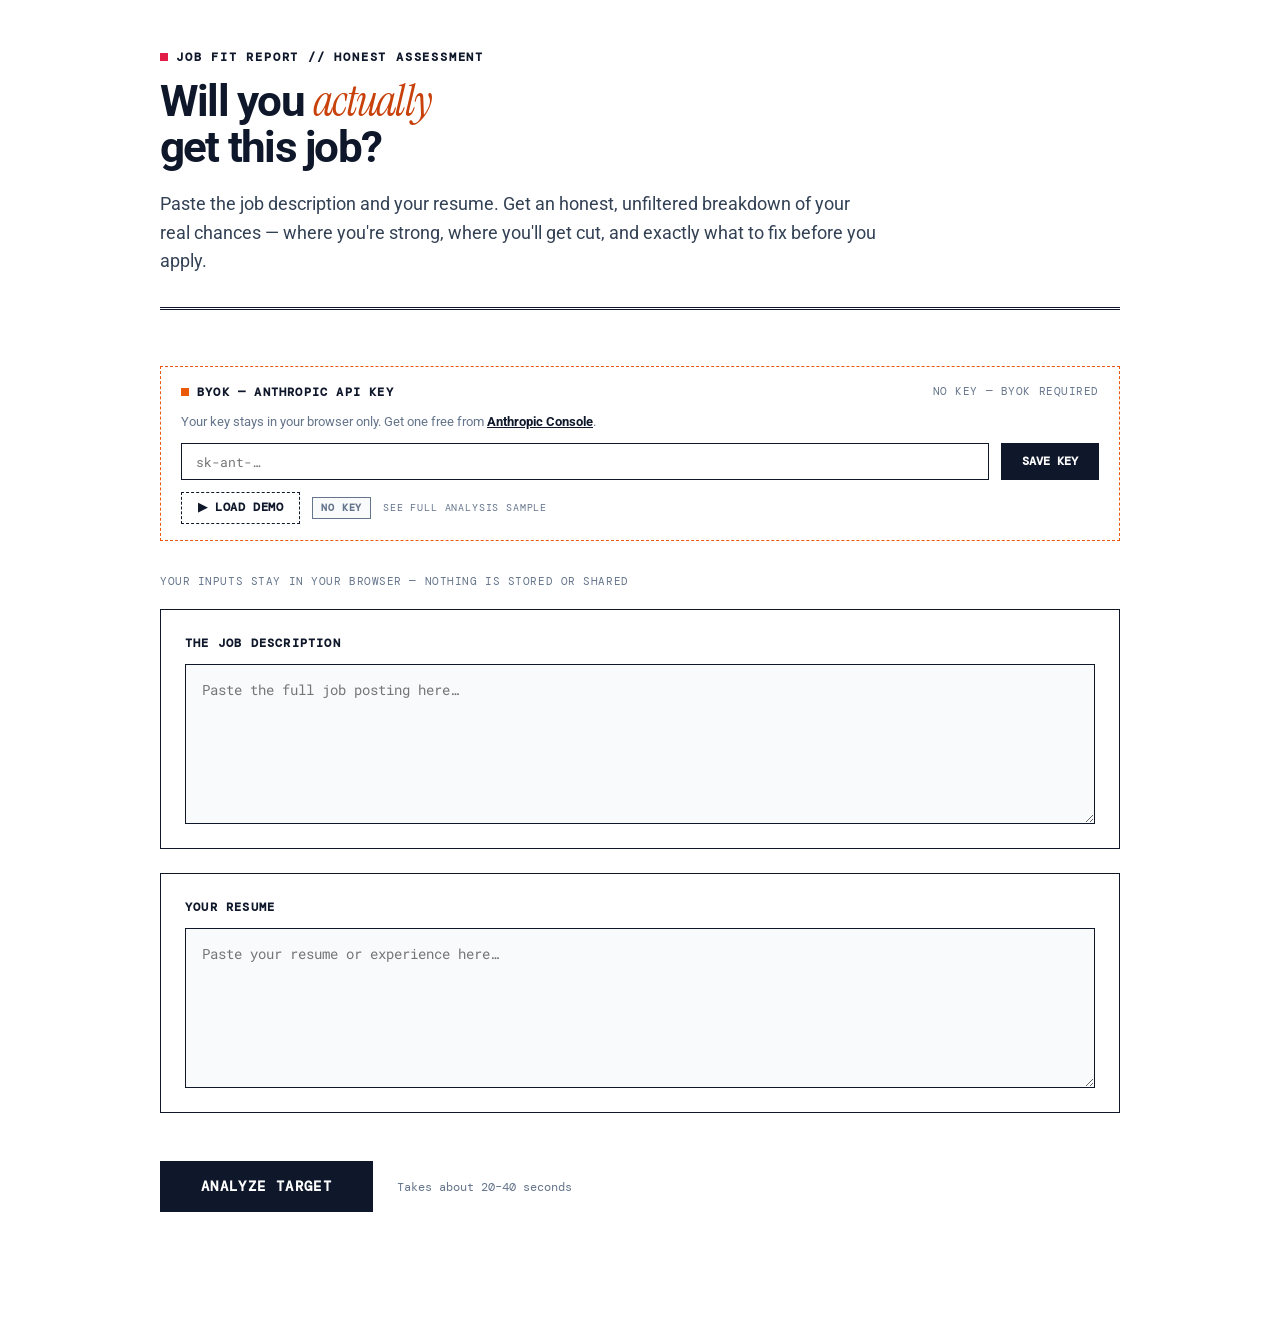
==== index.html @ 41398547 "Add files via upload" ====
<!DOCTYPE html>
<html lang="en">
<head>
<meta charset="UTF-8">
<meta name="viewport" content="width=device-width, initial-scale=1.0">
<title>Adversarial Brief — Will You Actually Get This Job?</title>
<link rel="preconnect" href="https://fonts.googleapis.com">
<link href="https://fonts.googleapis.com/css2?family=DM+Mono:wght@400;500;700&family=Instrument+Serif:ital@0;1&family=Roboto+Mono:wght@300;400;500;700&family=Roboto:wght@300;400;500;700&display=swap" rel="stylesheet">
<link rel="stylesheet" href="styles.css">
</head>
<body>

<div class="container">
  <div class="header">
    <p class="header-eyebrow">Job Fit Report // Honest Assessment</p>
    <h1>Will you <em>actually</em><br>get this job?</h1>
    <p class="header-sub">Paste the job description and your resume. Get an honest, unfiltered breakdown of your real chances — where you're strong, where you'll get cut, and exactly what to fix before you apply.</p>
  </div>

  <!-- STAGE 1: RAW INGEST -->
  <div id="stage-input">
    <!-- ACCESS KEY TERMINAL GATE -->
    <div class="access-gate" id="accessGate">
      <div class="access-gate-header">
        <span class="access-gate-title">
          <span class="access-status-indicator" id="accessIndicator"></span>
          BYOK — Anthropic API Key
        </span>
        <span class="trust-note" style="margin:0" id="accessStatusLabel">NO KEY — BYOK REQUIRED</span>
      </div>
      <p class="access-gate-desc">Your key stays in your browser only. Get one free from <a href="https://console.anthropic.com/" target="_blank" rel="noopener noreferrer">Anthropic Console</a>.</p>
      <div class="access-input-wrap">
        <input type="password" class="access-input" id="apiKeyInput" placeholder="sk-ant-…">
        <button class="btn-access-save" onclick="saveApiKey()">Save Key</button>
      </div>
      <div class="demo-row">
        <button class="btn-demo" onclick="runDemo()">▶ Load Demo</button>
        <span class="access-mode-chip mode-none" id="modechip">No Key</span>
        <span class="demo-hint">See full analysis sample</span>
      </div>
    </div>

    <p class="trust-note">Your inputs stay in your browser — nothing is stored or shared</p>
    <div class="intake">
      <div class="intake-card">
        <label>The Job Description</label>
        <textarea id="jdInput" placeholder="Paste the full job posting here…"></textarea>
      </div>
      <div class="intake-card">
        <label>Your Resume</label>
        <textarea id="resumeInput" placeholder="Paste your resume or experience here…"></textarea>
      </div>
    </div>

    <div class="run-row">
      <button class="btn-run" id="runBtn" onclick="runBrief()">
        <div class="spinner"></div>
        <span class="btn-label">Analyze Target</span>
      </button>
      <span class="run-hint">Takes about 20–40 seconds</span>
    </div>

    <div id="errorBox"><div class="error-inner" id="errorText"></div></div>
  </div>

  <!-- STAGE 2: PROCESS SCANNING -->
  <div id="stage-loading">
    <div class="loading-screen">
      <div class="loading-ring-wrap">
        <canvas id="loadingCanvas" width="180" height="180"></canvas>
        <div class="loading-ring-center">
          <span class="loading-percent" id="loadingPercent">0%</span>
          <span class="loading-label">Analyzing Gaps</span>
        </div>
      </div>
      <p class="loading-status" id="loadingStatus">Scanning historical indexes…</p>
    </div>
  </div>

  <!-- STAGE 3: INTERCEPT DOSSIER -->
  <div id="stage-result">
    <div class="stage-result-nav">
      <button class="btn-reset" onclick="resetToInput()">← Run a New Analysis</button>
    </div>

    <div id="results">

      <!-- RAW SCORE METRICS -->
      <div class="result-section" id="section-hero">
        <p class="trust-note">Your Job Fit Report</p>
        <div class="score-hero" id="scoreHero">
          <div class="score-ring-outer">
            <svg class="score-svg" viewBox="0 0 120 120" xmlns="http://www.w3.org/2000/svg">
              <circle class="score-track" cx="60" cy="60" r="55"/>
              <circle class="score-arc" id="scoreArc" cx="60" cy="60" r="55"/>
              <text class="score-svg-num" id="scoreNum" x="60" y="56" text-anchor="middle" dominant-baseline="middle">—</text>
              <text class="score-svg-sub" x="60" y="78" text-anchor="middle">YOUR ODDS</text>
            </svg>
          </div>
          <div class="score-meta">
            <div class="score-rec-badge" id="scoreRecBadge"><span class="score-badge-dot"></span><span id="scoreRecText">—</span></div>
            <div class="score-verdict" id="scoreVerdict">—</div>
            <div class="score-angle-label">Your Best Angle Into This Role</div>
            <div class="score-angle" id="scoreAngle"></div>
            <div class="meta-chips" id="scoreMetaChips"></div>
            <div class="score-meta-grid">
              <div class="score-meta-item">
                <span class="score-meta-label">The One Thing Working In Your Favor</span>
                <span class="score-meta-text" id="scoreHook"></span>
              </div>
            </div>
          </div>
        </div>

        <div class="bestpath-card" id="bestPathCard" style="display:none">
          <div class="bestpath-label">Your Best Way In</div>
          <div class="bestpath-path" id="bestPathPath"></div>
          <div class="bestpath-reason" id="bestPathReason"></div>
          <div class="bestpath-move-label">Do This First</div>
          <div class="bestpath-move" id="bestPathFirstMove"></div>
        </div>
      </div>

      <!-- CALIBRATION COMPARISON -->
      <div class="result-section" id="section-benchmark" style="display:none">
        <div class="section-label">
          <span class="section-chip">01</span>
          <span class="section-title">Who You're Actually Competing Against</span>
        </div>
        <p class="bench-intro">This is the typical candidate who gets the job. Here's how you stack up.</p>
        <div class="bench-card">
          <div>
            <div class="bench-title" id="benchTitle"></div>
            <div class="bench-summary" id="benchSummary" style="margin-top:0.5rem"></div>
          </div>
          <div class="bench-compare">
            <div class="bench-col compete">
              <div class="bench-col-label">Where You Can Compete</div>
              <div id="benchCompete"></div>
            </div>
            <div class="bench-col lag">
              <div class="bench-col-label">The Gap You Need to Close</div>
              <div id="benchLag"></div>
            </div>
          </div>
          <div>
            <div class="bench-block-label">What Winning Candidates Usually Have</div>
            <div id="benchSignals"></div>
          </div>
          <div>
            <div class="bench-block-label">The Honest Market Reality</div>
            <div class="bench-reality-text" id="benchReality"></div>
          </div>
          <div class="bench-upgrade">
            <div class="bench-upgrade-label">The Fastest Thing You Can Do To Improve Your Odds</div>
            <div class="bench-upgrade-text" id="benchUpgrade"></div>
          </div>
        </div>
      </div>

      <!-- TARGET SPECIFIC REALITIES -->
      <div class="result-section" id="section-company" style="display:none">
        <div class="section-label">
          <span class="section-chip">02</span>
          <span class="section-title">About This Company</span>
        </div>
        <div class="company-card" id="companyCard">
          <div class="company-read" id="companyRead"></div>
          <div class="company-cols">
            <div>
              <div class="company-col-label">Hiring Process Red Flags</div>
              <div class="company-risk" id="companyRisk"></div>
            </div>
            <div>
              <div class="company-col-label">Things To Watch Out For</div>
              <div class="company-watchfor" id="companyWatchFor"></div>
            </div>
          </div>
        </div>
      </div>

      <!-- STRATEGIC ANALYSIS -->
      <div class="result-section" id="section01">
        <div class="section-label">
          <span class="section-chip">03</span>
          <span class="section-title">Your Strengths vs. Your Weak Spots</span>
        </div>
        <div class="brief-cols">
          <div class="brief-col cred">
            <div class="brief-col-head">What's Working For You</div>
            <div class="brief-bullets" id="credBullets"></div>
          </div>
          <div class="brief-col risk">
            <div class="brief-col-head">What Could Get You Rejected</div>
            <div class="brief-bullets" id="riskBullets"></div>
          </div>
        </div>
      </div>

      <!-- SIGNAL DEFICITS -->
      <div class="result-section" id="section-signals" style="display:none">
        <div class="section-label">
          <span class="section-chip">04</span>
          <span class="section-title">What's Missing From Your Story</span>
        </div>
        <div class="signals-list" id="signalDeficits"></div>
      </div>

      <!-- PIPELINE EXCLUSIONS -->
      <div class="result-section" id="section02">
        <div class="section-label">
          <span class="section-chip">05</span>
          <span class="section-title">The Stages to Prepare For</span>
        </div>
        <div class="risk-stages" id="riskStages"></div>
      </div>

      <!-- STRUCTURAL PROFILE SHAPE RISK -->
      <div class="result-section" id="section-shaperisk" style="display:none">
        <div class="shaperisk-card" id="shapeRiskCard">
          <div class="shaperisk-header">
            <div class="shaperisk-label">How Interviewers Are Reading You</div>
            <div class="risk-pill" id="shapeRiskLevel"></div>
          </div>
          <div class="shaperisk-headline" id="shapeRiskHeadline"></div>
          <div class="shaperisk-evidence" id="shapeRiskEvidence"></div>
          <div class="shaperisk-fix-label">How To Change The Narrative</div>
          <div class="shaperisk-fix" id="shapeRiskFix"></div>
        </div>
      </div>

      <!-- INDIVIDUAL COMMITTEE PROFILE -->
      <div class="result-section" id="section03">
        <div class="section-label">
          <span class="section-chip">06</span>
          <span class="section-title">The People Deciding If You Get The Job</span>
        </div>
        <div class="eval-grid" id="evaluators"></div>
      </div>

      <!-- HIGHEST-LEVERAGE MITIGATION TACTICS -->
      <div class="result-section" id="section-actions">
        <div class="priority-block">
          <div class="priority-header">
            <div class="priority-icon">⚡</div>
            <div>
              <div class="priority-title">Fix These Before You Apply</div>
              <div class="priority-sub">The highest-impact changes you can make right now to improve your chances.</div>
            </div>
          </div>
          <div class="priority-actions" id="actions"></div>
        </div>
      </div>

    </div>
  </div>
</div>

<!-- scoring.js first: pure logic, no DOM deps -->
<script src="scoring.js"></script>
<!-- render.js second: DOM helpers, depends on nothing at parse time -->
<script src="render.js"></script>
<!-- app.js last: init + glue, calls into scoring and render at runtime -->
<script src="app.js"></script>
</body>
</html>
---- styles.css ----
/* --- STARK ADVERSARIAL DESIGN SYSTEM --- */
  :root {
    --bg-main: #ffffff;         /* Pure, uncompromising document white */
    --bg-surface: #f8fafc;      /* Cold tech-grey structural blocks */
    --border-color: #0f172a;    /* Absolute black/dark navy lines */
    
    /* Typography */
    --font-sans: 'Roboto', -apple-system, BlinkMacSystemFont, sans-serif;
    --font-mono: 'DM Mono', monospace;
    --font-tech: 'Roboto Mono', monospace;

    /* Text Colors */
    --text-primary: #0f172a;
    --text-secondary: #334155;
    --text-muted: #64748b;

    /* High-Contrast Hazard & Threat States */
    --risk-critical: #e11d48;
    --risk-critical-bg: #fff1f2;
    --risk-high: #ea580c;
    --risk-high-bg: #fff7ed;
    --risk-medium: #ca8a04;
    --risk-medium-bg: #fef9c3;
    --risk-low: #16a34a;
    --risk-low-bg: #f0fdf4;
  }

  /* --- GLOBAL UTILITIES --- */
  * { box-sizing: border-box; margin: 0; padding: 0; }
  body {
    background-color: var(--bg-main);
    font-family: var(--font-sans);
    color: var(--text-primary);
    line-height: 1.5;
    padding: 3rem 1.5rem;
  }
  .container {
    max-width: 960px;
    margin: 0 auto;
  }

  /* --- INTEL HEADER --- */
  .header {
    margin-bottom: 3.5rem;
    padding-bottom: 2rem;
    border-bottom: 3px double var(--border-color);
  }
  .header-eyebrow {
    font-family: var(--font-mono);
    font-size: 0.75rem;
    font-weight: 700;
    text-transform: uppercase;
    letter-spacing: 0.15em;
    color: var(--text-primary);
    margin-bottom: 0.75rem;
    display: flex;
    align-items: center;
    gap: 0.5rem;
  }
  .header-eyebrow::before {
    content: "";
    display: inline-block;
    width: 8px;
    height: 8px;
    background-color: var(--risk-critical);
  }
  .header h1 {
    font-size: 2.75rem;
    font-weight: 700;
    letter-spacing: -0.04em;
    line-height: 1.05;
    color: var(--text-primary);
    margin-bottom: 1.25rem;
  }
  .header h1 em {
    font-family: 'Instrument Serif', serif;
    font-style: italic;
    color: #c8410a;
    font-weight: 400;
  }
  .header-sub {
    font-size: 1.1rem;
    color: var(--text-secondary);
    max-width: 720px;
    font-weight: 400;
    line-height: 1.6;
  }

  /* --- SECURE API ACCESS GATE --- */
  .access-gate {
    border: 1px dashed var(--risk-high);
    padding: 1rem 1.25rem;
    margin-bottom: 2rem;
    display: flex;
    flex-direction: column;
    gap: 0.75rem;
    transition: border-color 0.2s, background-color 0.2s;
  }
  .access-gate.secure {
    border: 1px solid var(--risk-low);
    background: var(--risk-low-bg);
  }
  .access-gate-header {
    display: flex;
    justify-content: space-between;
    align-items: center;
  }
  .access-gate-title {
    font-family: var(--font-mono);
    font-size: 0.75rem;
    font-weight: 700;
    text-transform: uppercase;
    letter-spacing: 0.1em;
    display: flex;
    align-items: center;
    gap: 0.5rem;
  }
  .access-status-indicator { width: 8px; height: 8px; background: var(--risk-high); }
  .access-gate.secure .access-status-indicator { background: var(--risk-low); }
  .access-gate-desc {
    font-size: 0.8rem;
    color: var(--text-muted);
    line-height: 1.4;
  }
  .access-gate-desc a { color: var(--text-primary); font-weight: 700; text-decoration: underline; }
  .access-input-wrap { display: flex; gap: 0.75rem; }
  .access-input {
    flex-grow: 1;
    border: 1px solid var(--border-color);
    background: var(--bg-main);
    padding: 0.55rem 0.9rem;
    font-family: var(--font-tech);
    font-size: 0.82rem;
    outline: none;
    color: var(--text-primary);
  }
  .btn-access-save {
    background: var(--text-primary);
    color: var(--bg-main);
    border: 1px solid var(--border-color);
    padding: 0.55rem 1.25rem;
    font-family: var(--font-mono);
    font-size: 0.72rem;
    font-weight: 700;
    text-transform: uppercase;
    cursor: pointer;
    white-space: nowrap;
  }
  .btn-access-save:hover { background: #334155; }
  .demo-row {
    display: flex;
    align-items: center;
    gap: 0.75rem;
    flex-wrap: wrap;
  }
  .btn-demo {
    background: var(--bg-main);
    color: var(--text-primary);
    border: 1px dashed var(--border-color);
    padding: 0.45rem 1rem;
    font-family: var(--font-mono);
    font-size: 0.72rem;
    font-weight: 700;
    text-transform: uppercase;
    letter-spacing: 0.05em;
    cursor: pointer;
    white-space: nowrap;
  }
  .btn-demo:hover { background: var(--bg-surface); }
  .demo-hint {
    font-family: var(--font-mono);
    font-size: 0.65rem;
    text-transform: uppercase;
    letter-spacing: 0.08em;
    color: var(--text-muted);
  }
  .access-mode-chip {
    font-family: var(--font-mono);
    font-size: 0.62rem;
    font-weight: 700;
    text-transform: uppercase;
    letter-spacing: 0.08em;
    padding: 0.18rem 0.5rem;
    border: 1px solid currentColor;
    white-space: nowrap;
  }
  .access-mode-chip.mode-byok { color: #856404; background: var(--risk-medium-bg); }
  .access-mode-chip.mode-none { color: var(--text-muted); background: var(--bg-surface); }

  /* --- STARK INTAKE STAGE --- */
  .intake {
    display: flex;
    flex-direction: column;
    gap: 1.5rem;
    margin-bottom: 2rem;
  }
  .intake-card {
    background: var(--bg-main);
    border: 1px solid var(--border-color);
    border-radius: 0px; /* Zero rounded corners */
    padding: 1.5rem;
    display: flex;
    flex-direction: column;
    gap: 0.75rem;
  }
  .intake-card label {
    font-family: var(--font-mono);
    font-size: 0.75rem;
    text-transform: uppercase;
    letter-spacing: 0.1em;
    color: var(--text-primary);
    font-weight: 700;
  }
  .intake-card textarea {
    width: 100%;
    height: 160px;
    border: 1px solid var(--border-color);
    border-radius: 0px;
    padding: 1rem;
    font-family: var(--font-tech);
    font-size: 0.85rem;
    color: var(--text-primary);
    resize: vertical;
    outline: none;
    background-color: var(--bg-surface);
    transition: background-color 0.2s;
  }
  .intake-card textarea:focus {
    background-color: var(--bg-main);
  }

  /* --- SYSTEM ACTION BLOCK --- */
  .run-row {
    display: flex;
    align-items: center;
    gap: 1.5rem;
    margin-bottom: 4rem;
    padding-top: 1rem;
  }
  .btn-run {
    background: var(--text-primary);
    color: var(--bg-main);
    border: 1px solid var(--border-color);
    border-radius: 0px;
    padding: 1rem 2.5rem;
    font-family: var(--font-mono);
    font-size: 0.85rem;
    font-weight: 700;
    text-transform: uppercase;
    letter-spacing: 0.1em;
    cursor: pointer;
    display: inline-flex;
    align-items: center;
    gap: 0.75rem;
    transition: background-color 0.15s, color 0.15s;
  }
  .btn-run:hover {
    background: var(--bg-surface);
    color: var(--text-primary);
  }
  .btn-run:disabled { opacity: 0.5; cursor: not-allowed; }
  .run-hint {
    font-family: var(--font-mono);
    font-size: 0.75rem;
    color: var(--text-muted);
  }

  /* --- COMPLIANCE ERRORS --- */
  #errorBox { display: none; margin-bottom: 2rem; }
  #errorBox.visible { display: block; }
  .error-inner {
    border: 1px solid var(--risk-critical);
    color: var(--risk-critical);
    background-color: var(--risk-critical-bg);
    padding: 1rem;
    font-family: var(--font-mono);
    font-size: 0.8rem;
  }

  /* --- TECHNICAL PROGRESS RING --- */
  .spinner {
    width: 14px;
    height: 14px;
    border: 2px solid transparent;
    border-top-color: currentColor;
    border-radius: 50%;
    display: none;
    animation: spin 0.6s linear infinite;
  }
  .btn-run.loading .spinner { display: block; }
  @keyframes spin { to { transform: rotate(360deg); } }

  /* --- REPORT SECTIONS --- */
  #results { display: block; }
  .result-section {
    opacity: 0;
    transform: translateY(10px);
    transition: opacity 0.5s cubic-bezier(0.16, 1, 0.3, 1), transform 0.5s cubic-bezier(0.16, 1, 0.3, 1);
    margin-bottom: 5rem;
  }
  .result-section.revealed { opacity: 1; transform: translateY(0); }

  /* --- DOSSIER LABELS & SECTION RULES --- */
  .section-label {
    display: flex;
    align-items: center;
    gap: 1rem;
    margin-bottom: 2rem;
    border-bottom: 2px solid var(--text-primary);
    padding-bottom: 0.5rem;
  }
  .section-chip {
    font-family: var(--font-mono);
    font-size: 0.7rem;
    font-weight: 700;
    background: var(--text-primary);
    color: var(--bg-main);
    padding: 0.25rem 0.5rem;
  }
  .section-title {
    font-family: var(--font-mono);
    font-size: 1.1rem;
    font-weight: 700;
    letter-spacing: 0.05em;
    text-transform: uppercase;
    color: var(--text-primary);
  }

  /* --- COLLAPSIBLE SECTIONS (skim-first: details on tap) --- */
  .result-section.collapsible > .section-label { cursor: pointer; }
  .result-section.collapsible > .section-label::after {
    content: '\25BE';
    margin-left: auto;
    font-size: 0.85rem;
    color: var(--text-muted);
  }
  .result-section.collapsible.collapsed > .section-label::after { content: '\25B8'; }
  .result-section.collapsible.collapsed > .section-label { margin-bottom: 0; }
  .result-section.collapsible.collapsed > *:not(.section-label) { display: none !important; }

  .trust-note {
    font-family: var(--font-mono);
    font-size: 0.7rem;
    color: var(--text-muted);
    margin-bottom: 1.25rem;
    letter-spacing: 0.05em;
    text-transform: uppercase;
  }

  /* --- TARGETING RETICLE & SCORE HERO --- */
  .score-hero {
    background: var(--bg-surface);
    border: 1px solid var(--border-color);
    border-radius: 0px;
    padding: 2.5rem;
    display: grid;
    grid-template-columns: 180px 1fr;
    gap: 2.5rem;
    align-items: center;
  }
  .score-ring-outer {
    flex-shrink: 0;
    display: flex;
    justify-content: center;
    align-items: center;
    border: 1px dashed var(--border-color);
    padding: 1.25rem;
    background: var(--bg-main);
  }
  .score-svg { width: 130px; height: 130px; }
  .score-track { fill: none; stroke: #e2e8f0; stroke-width: 6; }
  .score-arc {
    fill: none;
    stroke: var(--border-color);
    stroke-width: 6;
    stroke-dasharray: 345.58;
    stroke-dashoffset: 345.58;
    transform: rotate(-90deg);
    transform-origin: 60px 60px;
    transition: stroke-dashoffset 1s ease-in-out;
  }
  .score-svg-num {
    font-family: var(--font-tech);
    font-weight: 700;
    font-size: 32px;
    fill: var(--text-primary);
  }
  .score-svg-sub {
    font-family: var(--font-mono);
    font-size: 10px;
    fill: var(--text-muted);
    font-weight: 700;
  }

  /* Score Target Variants */
  .score-hero.hi .score-svg .score-track { stroke: var(--risk-low-bg); }
  .score-hero.mid .score-svg .score-track { stroke: var(--risk-medium-bg); }
  .score-hero.lo .score-svg .score-track { stroke: var(--risk-high-bg); }
  .score-hero.crit .score-svg .score-track { stroke: var(--risk-critical-bg); }

  .score-meta { display: flex; flex-direction: column; gap: 0.75rem; }
  .score-rec-badge {
    display: inline-flex;
    align-items: center;
    gap: 0.5rem;
    font-family: var(--font-mono);
    font-size: 0.75rem;
    font-weight: 700;
    text-transform: uppercase;
    padding: 0.35rem 0.75rem;
    width: fit-content;
    border: 1px solid var(--border-color);
  }
  .score-rec-badge.apply { background: var(--risk-low-bg); color: var(--risk-low); }
  .score-rec-badge.caution { background: var(--risk-medium-bg); color: #856404; }
  .score-rec-badge.dont { background: var(--text-primary); color: #ffffff; }
  .score-badge-dot { width: 8px; height: 8px; background: currentColor; }

  .score-verdict { font-size: 1.85rem; font-weight: 700; letter-spacing: -0.03em; }
  .score-angle-label {
    font-family: var(--font-mono);
    font-size: 0.7rem;
    text-transform: uppercase;
    letter-spacing: 0.1em;
    color: var(--text-muted);
    margin-top: 0.5rem;
    font-weight: 700;
  }
  .score-angle { font-size: 1.1rem; font-weight: 700; color: var(--text-primary); line-height: 1.4; }
  .score-rationale { font-size: 0.9rem; color: var(--text-secondary); line-height: 1.6; }
  
  .score-meta-grid { 
    margin-top: 1rem; 
    padding-top: 1rem; 
    border-top: 1px solid var(--border-color); 
  }
  .score-meta-item { display: flex; flex-direction: column; gap: 0.25rem; }
  .score-meta-label { font-family: var(--font-mono); font-size: 0.7rem; text-transform: uppercase; letter-spacing: 0.1em; color: var(--text-muted); font-weight: 700; }
  .score-meta-text { font-size: 0.95rem; color: var(--text-secondary); line-height: 1.5; }

  /* --- CRITICAL ADVERSARIAL MOVE CARD --- */
  .bestpath-card {
    background: var(--bg-main);
    border: 2px solid var(--border-color);
    border-radius: 0px;
    padding: 1.5rem;
    margin-top: 1.5rem;
    display: flex;
    flex-direction: column;
    gap: 0.5rem;
  }
  .bestpath-label {
    font-family: var(--font-mono);
    font-size: 0.7rem;
    text-transform: uppercase;
    letter-spacing: 0.12em;
    color: var(--risk-high);
    font-weight: 700;
  }
  .bestpath-path {
    font-size: 1.15rem;
    font-weight: 700;
    color: var(--text-primary);
  }
  .bestpath-reason {
    font-size: 0.9rem;
    color: var(--text-secondary);
    line-height: 1.5;
  }
  .bestpath-move-label {
    font-family: var(--font-mono);
    font-size: 0.7rem;
    text-transform: uppercase;
    color: var(--text-muted);
    margin-top: 0.5rem;
    font-weight: 700;
  }
  .bestpath-move {
    font-family: var(--font-tech);
    font-size: 0.9rem;
    color: var(--text-primary);
    font-weight: 700;
  }

  /* --- TARGET DOSSIER: COMPANY INFRASTRUCTURE --- */
  .company-card {
    background: var(--bg-main);
    border: 1px solid var(--border-color);
    padding: 1.75rem;
  }
  .company-read {
    font-size: 1rem;
    color: var(--text-secondary);
    line-height: 1.6;
    margin-bottom: 1.25rem;
    padding-bottom: 1.25rem;
    border-bottom: 1px dashed var(--border-color);
  }
  .company-cols {
    display: grid;
    grid-template-columns: 1fr 1fr;
    gap: 1.5rem;
  }
  .company-col-label {
    font-family: var(--font-mono);
    font-size: 0.7rem;
    text-transform: uppercase;
    letter-spacing: 0.1em;
    color: var(--text-muted);
    margin-bottom: 0.5rem;
    font-weight: 700;
  }
  .company-risk {
    font-size: 0.9rem;
    color: var(--text-secondary);
    line-height: 1.5;
  }
  .company-watchfor { display: flex; flex-direction: column; gap: 0.5rem; }
  .company-watchfor-item {
    font-size: 0.9rem;
    color: var(--text-secondary);
    padding-left: 1rem;
    position: relative;
  }
  .company-watchfor-item::before { content: "»"; position: absolute; left: 0; color: var(--risk-critical); font-weight: 700; }

  /* --- STRATEGIC INTEL BRIEF COLUMNS --- */
  .brief-cols {
    display: grid;
    grid-template-columns: repeat(auto-fit, minmax(360px, 1fr));
    gap: 1.5rem;
  }
  .brief-col {
    background: var(--bg-surface);
    border: 1px solid var(--border-color);
    border-radius: 0px;
    padding: 1.75rem;
  }
  .brief-col-head {
    font-family: var(--font-mono);
    font-size: 0.9rem;
    font-weight: 700;
    text-transform: uppercase;
    margin-bottom: 1.25rem;
    padding-bottom: 0.75rem;
    border-bottom: 2px solid var(--border-color);
    letter-spacing: 0.05em;
  }
  .brief-col.cred { border-top: 4px solid var(--risk-low); }
  .brief-col.risk { border-top: 4px solid var(--risk-critical); }

  .brief-bullets { display: flex; flex-direction: column; gap: 1rem; }
  .brief-bullet {
    font-size: 0.9rem;
    color: var(--text-secondary);
    position: relative;
    padding-left: 1.5rem;
    line-height: 1.5;
  }
  .brief-col.cred .brief-bullet::before { content: "✓"; position: absolute; left: 0; color: var(--risk-low); font-weight: 700; }
  .brief-col.risk .brief-bullet::before { content: "↯"; position: absolute; left: 0; color: var(--risk-critical); font-weight: 700; }

  /* --- GAP METRICS (SIGNAL DEFICITS) --- */
  .signals-list { display: flex; flex-direction: column; gap: 1rem; }
  .signal-deficit {
    background: var(--bg-main);
    border: 1px solid var(--border-color);
    border-radius: 0px;
    padding: 1.5rem;
    display: flex;
    flex-direction: column;
    gap: 0.75rem;
  }
  .signal-name { font-family: var(--font-mono); font-size: 1rem; font-weight: 700; color: var(--text-primary); text-transform: uppercase; }
  .signal-meta { font-size: 0.9rem; color: var(--text-secondary); line-height: 1.5; }
  .signal-meta-label {
    font-family: var(--font-mono);
    font-size: 0.7rem;
    text-transform: uppercase;
    color: var(--text-muted);
    margin-bottom: 0.2rem;
    font-weight: 700;
  }
  .signal-fix { font-family: var(--font-tech); font-size: 0.85rem; color: var(--text-primary); font-weight: 700; }

  /* --- STAGE REJECTION RISKS --- */
  .risk-stages { display: flex; flex-direction: column; gap: 1.5rem; }
  .risk-stage-card {
    background: var(--bg-main);
    border: 1px solid var(--border-color);
    padding: 1.5rem;
  }
  .risk-stage-head {
    display: flex;
    flex-direction: column;
    gap: 0.75rem;
    margin-bottom: 1.25rem;
  }
  .risk-headline { font-size: 1.15rem; font-weight: 700; color: var(--text-primary); letter-spacing: -0.01em; }

  .risk-meta-row { display: flex; align-items: center; gap: 1rem; }
  .risk-stage-name { font-family: var(--font-mono); font-size: 0.75rem; text-transform: uppercase; color: var(--text-primary); font-weight: 700; width: 180px; }
  .risk-bar-wrap { flex-grow: 1; }
  .risk-bar-track { height: 8px; background: var(--bg-surface); border: 1px solid var(--border-color); overflow: hidden; }
  .risk-bar-fill { height: 100%; }
  .risk-bar-fill.low { background: var(--risk-low); }
  .risk-bar-fill.medium { background: var(--risk-medium); }
  .risk-bar-fill.high { background: var(--risk-high); }
  .risk-bar-fill.critical { background: var(--risk-critical); }

  .risk-pill {
    font-family: var(--font-mono);
    font-size: 0.7rem;
    text-transform: uppercase;
    padding: 0.25rem 0.6rem;
    font-weight: 700;
    border: 1px solid var(--border-color);
  }
  .risk-pill.low { background: var(--risk-low-bg); color: var(--risk-low); }
  .risk-pill.medium { background: var(--risk-medium-bg); color: #856404; }
  .risk-pill.high { background: var(--risk-high-bg); color: var(--risk-high); }
  .risk-pill.critical { background: var(--text-primary); color: #ffffff; }

  .risk-signals { display: flex; flex-direction: column; gap: 0.5rem; }
  .risk-signal { font-size: 0.9rem; color: var(--text-secondary); padding-left: 1.25rem; position: relative; }
  .risk-signal::before { content: "×"; position: absolute; left: 0; color: var(--risk-critical); font-weight: 700; }

  /* --- SHAPE RISK BRIEFING --- */
  .shaperisk-card {
    background: var(--bg-surface);
    border: 2px solid var(--border-color);
    padding: 1.5rem;
  }
  .shaperisk-header {
    display: flex;
    align-items: center;
    gap: 0.75rem;
    margin-bottom: 0.75rem;
  }
  .shaperisk-label {
    font-family: var(--font-mono);
    font-size: 0.7rem;
    text-transform: uppercase;
    letter-spacing: 0.1em;
    color: var(--text-muted);
    font-weight: 700;
  }
  .shaperisk-headline {
    font-size: 1.05rem;
    font-weight: 700;
    color: var(--text-primary);
    margin-bottom: 0.5rem;
  }
  .shaperisk-evidence { display: flex; flex-direction: column; gap: 0.35rem; margin-bottom: 1rem; }
  .shaperisk-evidence-item {
    font-size: 0.9rem;
    color: var(--text-secondary);
    padding-left: 1rem;
    position: relative;
  }
  .shaperisk-evidence-item::before { content: "·"; position: absolute; left: 0; color: var(--text-muted); font-weight: 700; }
  .shaperisk-fix-label {
    font-family: var(--font-mono);
    font-size: 0.7rem;
    text-transform: uppercase;
    color: var(--text-muted);
    margin-bottom: 0.3rem;
    font-weight: 700;
  }
  .shaperisk-fix {
    font-family: var(--font-tech);
    font-size: 0.85rem;
    color: var(--text-primary);
    font-weight: 700;
    padding-top: 0.75rem;
    border-top: 1px dashed var(--border-color);
  }

  /* --- DATA QUALITY METRIC LABELS --- */
  .meta-chips {
    display: flex;
    gap: 0.5rem;
    flex-wrap: wrap;
    margin-top: 0.5rem;
  }
  .meta-chip {
    font-family: var(--font-mono);
    font-size: 0.65rem;
    text-transform: uppercase;
    color: var(--text-muted);
    border: 1px solid #cbd5e1;
    padding: 0.15rem 0.5rem;
  }

  /* --- ADVERSARIAL COMPLIANCE EVIDENCE --- */
  .evidence-block {
    margin-top: 1rem;
    padding-top: 1rem;
    border-top: 1px dashed var(--border-color);
  }
  .evidence-label {
    font-family: var(--font-mono);
    font-size: 0.65rem;
    text-transform: uppercase;
    letter-spacing: 0.05em;
    color: var(--text-muted);
    margin-bottom: 0.4rem;
    font-weight: 700;
  }
  .evidence-item {
    font-size: 0.8rem;
    color: var(--text-muted);
    padding-left: 1rem;
    position: relative;
    line-height: 1.5;
    margin-top: 0.25rem;
  }
  .evidence-item::before { content: "—"; position: absolute; left: 0; color: var(--text-muted); }

  /* --- EVALUATOR ROOM GRID --- */
  .eval-grid {
    display: grid;
    grid-template-columns: repeat(auto-fit, minmax(360px, 1fr));
    gap: 1.5rem;
  }
  .eval-card {
    background: var(--bg-main);
    border: 1px solid var(--border-color);
    padding: 1.75rem;
    display: flex;
    flex-direction: column;
    gap: 1.5rem;
  }
  .eval-card.benchmark { border: 1px dashed var(--border-color); background: var(--bg-surface); }

  .eval-card-head { display: flex; gap: 1.25rem; align-items: flex-start; }
  .eval-avatar {
    width: 44px;
    height: 44px;
    border: 1px solid var(--border-color);
    background: var(--bg-surface);
    display: flex;
    align-items: center;
    justify-content: center;
    font-family: var(--font-mono);
    font-size: 0.95rem;
    font-weight: 700;
    color: var(--text-primary);
    flex-shrink: 0;
  }
  .eval-identity { flex-grow: 1; display: flex; flex-direction: column; gap: 0.25rem; }
  .eval-name { font-size: 1.1rem; font-weight: 700; color: var(--text-primary); }
  .eval-title { font-size: 0.85rem; color: var(--text-muted); margin-bottom: 0.5rem; }

  .eval-agenda { font-size: 0.875rem; color: var(--text-secondary); }
  .eval-agenda-label { font-family: var(--font-mono); font-size: 0.7rem; text-transform: uppercase; color: var(--text-muted); font-weight: 700; }

  .eval-score-wrap { text-align: right; flex-shrink: 0; }
  .eval-score-num { font-family: var(--font-tech); font-size: 1.85rem; font-weight: 700; line-height: 1; }
  .eval-score-label { font-family: var(--font-mono); font-size: 0.65rem; text-transform: uppercase; color: var(--text-muted); font-weight: 700; }

  .eval-score-wrap.hi .eval-score-num { color: var(--risk-low); }
  .eval-score-wrap.mid .eval-score-num { color: var(--risk-medium); }
  .eval-score-wrap.lo .eval-score-num { color: var(--risk-high); }
  .eval-score-wrap.crit .eval-score-num { color: var(--risk-critical); }
  .eval-verdict-wrap { flex-shrink: 0; }
  .eval-verdict-badge { display: inline-block; font-family: var(--font-mono); font-size: 0.7rem; font-weight: 700; text-transform: uppercase; letter-spacing: 0.03em; padding: 0.3rem 0.7rem; border: 1px solid var(--border-color); white-space: nowrap; }
  .eval-verdict-badge.advance { background: var(--risk-low-bg); color: var(--risk-low); }
  .eval-verdict-badge.fence   { background: var(--risk-medium-bg); color: #856404; }
  .eval-verdict-badge.cut     { background: var(--risk-critical-bg); color: var(--risk-critical); }

  .eval-card-body { display: flex; flex-direction: column; gap: 1.25rem; border-top: 1px solid var(--border-color); padding-top: 1.25rem; }
  .eval-fear-row { font-size: 0.875rem; }
  .eval-fear-label { font-family: var(--font-mono); font-size: 0.7rem; text-transform: uppercase; color: var(--risk-critical); font-weight: 700; }
  .eval-fear-text { color: var(--text-secondary); }

  .eval-take { font-size: 0.9rem; font-style: italic; color: var(--text-primary); line-height: 1.5; background: var(--bg-surface); padding: 0.75rem 1rem; border-left: 3px solid var(--border-color); }

  .eval-objections-label { font-family: var(--font-mono); font-size: 0.7rem; text-transform: uppercase; color: var(--text-primary); margin-bottom: -0.5rem; font-weight: 700; }
  .eval-objections { display: flex; flex-direction: column; gap: 0.4rem; }
  .eval-objection { font-size: 0.9rem; color: var(--text-secondary); padding-left: 1rem; position: relative; }
  .eval-objection::before { content: "•"; position: absolute; left: 0; color: var(--risk-critical); font-weight: 700; }

  .benchmark-header-tag { font-family: var(--font-mono); font-size: 0.65rem; text-transform: uppercase; color: var(--text-muted); font-weight: 700; }

  /* --- CALIBRATION: TARGET PROFILE BENCHMARK --- */
  .bench-intro {
    font-family: var(--font-mono);
    font-size: 0.72rem;
    color: var(--text-muted);
    margin-bottom: 1.5rem;
    letter-spacing: 0.05em;
    text-transform: uppercase;
  }
  .bench-card {
    background: var(--bg-main);
    border: 1px solid var(--border-color);
    padding: 2rem;
    display: flex;
    flex-direction: column;
    gap: 1.5rem;
  }
  .bench-title { font-family: var(--font-mono); font-size: 1.1rem; font-weight: 700; color: var(--text-primary); text-transform: uppercase; }
  .bench-summary { font-size: 0.95rem; color: var(--text-secondary); line-height: 1.6; }
  .bench-compare {
    display: grid;
    grid-template-columns: 1fr 1fr;
    gap: 1.5rem;
    border-top: 1px solid var(--border-color);
    padding-top: 1.5rem;
  }
  .bench-col-label {
    font-family: var(--font-mono);
    font-size: 0.7rem;
    text-transform: uppercase;
    letter-spacing: 0.08em;
    color: var(--text-muted);
    margin-bottom: 0.6rem;
    font-weight: 700;
  }
  .bench-item {
    font-size: 0.9rem;
    color: var(--text-secondary);
    padding-left: 1.25rem;
    position: relative;
    margin-bottom: 0.5rem;
    line-height: 1.5;
  }
  .bench-col.compete .bench-item::before { content: "✓"; position: absolute; left: 0; color: var(--risk-low); font-weight: 700; }
  .bench-col.lag .bench-item::before { content: "»"; position: absolute; left: 0; color: var(--risk-high); font-weight: 700; }
  
  .bench-block-label {
    font-family: var(--font-mono);
    font-size: 0.7rem;
    text-transform: uppercase;
    letter-spacing: 0.08em;
    color: var(--text-muted);
    margin-bottom: 0.6rem;
    padding-top: 1.5rem;
    border-top: 1px solid var(--border-color);
    font-weight: 700;
  }
  .bench-signal-item {
    font-size: 0.9rem;
    color: var(--text-secondary);
    padding-left: 1rem;
    position: relative;
    margin-bottom: 0.5rem;
    line-height: 1.5;
  }
  .bench-signal-item::before { content: "·"; position: absolute; left: 0; color: var(--border-color); font-weight: 700; font-size: 1.1em; }
  .bench-reality-text { font-size: 0.95rem; color: var(--text-secondary); line-height: 1.6; }
  .bench-upgrade {
    background: var(--bg-surface);
    border: 1px dashed var(--border-color);
    padding: 1.25rem;
  }
  .bench-upgrade-label {
    font-family: var(--font-mono);
    font-size: 0.7rem;
    text-transform: uppercase;
    letter-spacing: 0.08em;
    color: var(--risk-high);
    margin-bottom: 0.4rem;
    font-weight: 700;
  }
  .bench-upgrade-text { font-family: var(--font-tech); font-size: 0.95rem; font-weight: 700; color: var(--text-primary); line-height: 1.5; }

  /* --- THE EXCLUSIONS / CORRECTIONS MATRIX --- */
  .priority-block {
    background: var(--bg-main);
    border: 2px solid var(--risk-critical);
    padding: 2.25rem;
  }
  .priority-header { display: flex; gap: 1.25rem; align-items: flex-start; margin-bottom: 1.75rem; }
  .priority-icon { font-size: 1.5rem; line-height: 1; }
  .priority-title { font-family: var(--font-mono); font-size: 1.25rem; font-weight: 700; letter-spacing: 0.05em; text-transform: uppercase; color: var(--text-primary); }
  .priority-sub { font-size: 0.95rem; color: var(--text-secondary); }

  .priority-actions { display: flex; flex-direction: column; gap: 1.25rem; }
  .priority-action { display: flex; gap: 1.25rem; align-items: flex-start; padding-bottom: 1.25rem; border-bottom: 1px dashed var(--border-color); }
  .priority-action:last-child { border-bottom: none; padding-bottom: 0; }
  .priority-num { font-family: var(--font-tech); font-size: 0.95rem; color: var(--risk-critical); font-weight: 700; margin-top: 0.1rem; }
  .priority-text { font-size: 1rem; color: var(--text-secondary); line-height: 1.5; }

  /* --- LOADING STAGE RETICLE --- */
  .loading-screen { display: flex; flex-direction: column; align-items: center; justify-content: center; min-height: 70vh; gap: 32px; }
  .loading-ring-wrap { position: relative; width: 200px; height: 200px; border: 1px dashed var(--border-color); padding: 10px; }
  #loadingCanvas { position: absolute; top: 10px; left: 10px; }
  .loading-ring-center { position: absolute; inset: 10px; display: flex; flex-direction: column; align-items: center; justify-content: center; gap: 4px; background: var(--bg-main); }
  .loading-percent { font-family: var(--font-tech); font-size: 32px; font-weight: 700; color: var(--text-primary); }
  .loading-label { font-family: var(--font-mono); font-size: 9px; text-transform: uppercase; letter-spacing: 0.15em; color: var(--text-muted); font-weight: 700; }
  .loading-status { font-family: var(--font-mono); font-size: 0.8rem; color: var(--text-secondary); letter-spacing: 0.02em; max-width: 320px; text-align: center; }

  /* --- INTERFACE TRANSITIONS --- */
  #stage-input, #stage-loading, #stage-result { display: none; }
  #stage-input.active, #stage-loading.active, #stage-result.active { display: block; }
  .stage-result-nav { max-width: 960px; margin: 0 auto 24px; }
  .btn-reset { font-family: var(--font-mono); font-size: 11px; font-weight: 700; text-transform: uppercase; letter-spacing: 0.1em; color: var(--text-primary); background: none; border: 1px solid var(--border-color); cursor: pointer; padding: 0.5rem 1rem; }
  .btn-reset:hover { background: var(--bg-surface); }
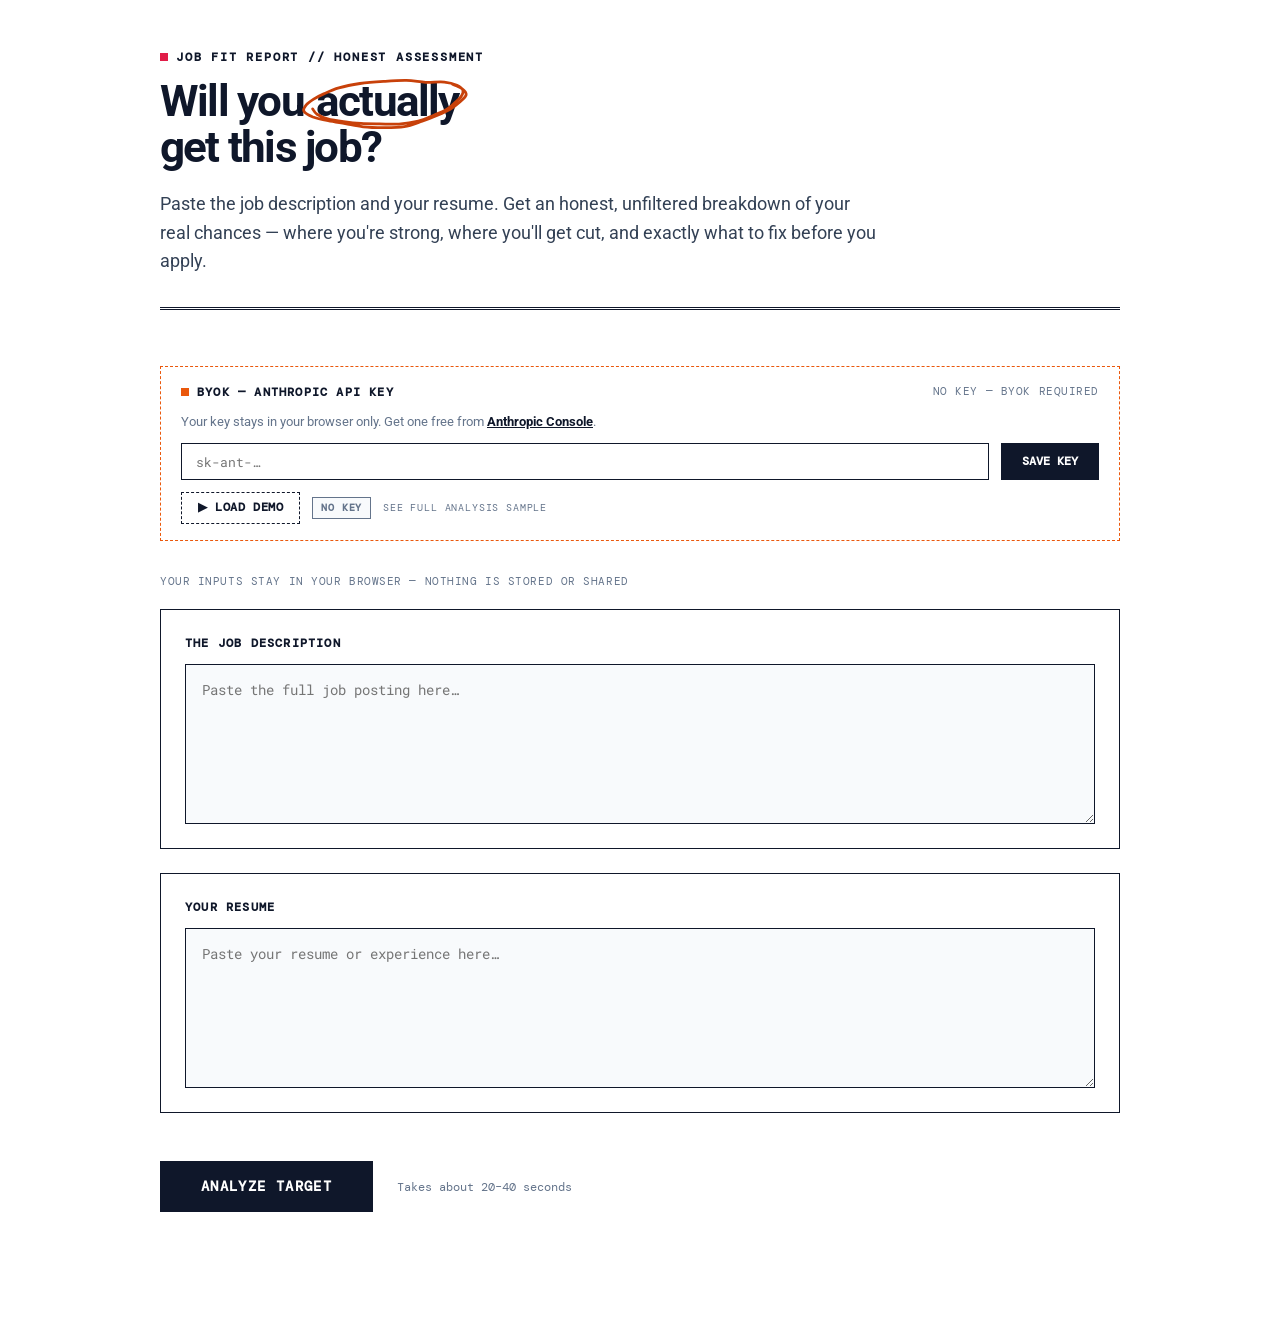
==== commit 9fb89ceb: "Add files via upload" ====
--- a/index.html
+++ b/index.html
@@ -13,7 +13,7 @@
 <div class="container">
   <div class="header">
     <p class="header-eyebrow">Job Fit Report // Honest Assessment</p>
-    <h1>Will you <em>actually</em><br>get this job?</h1>
+    <h1>Will you <em class="scrawl">actually<svg class="scrawl-circle" viewBox="0 0 220 80" preserveAspectRatio="none" aria-hidden="true" focusable="false"><path d="M191.9,17.5 C193.9,18.4 200.8,20.8 203.7,23.1 C206.5,25.3 209.5,28.2 209.1,31.1 C208.7,34.0 204.4,37.5 201.1,40.7 C197.8,43.8 194.1,46.9 189.4,49.8 C184.7,52.7 178.9,55.4 173.0,58.1 C167.0,60.8 160.7,63.4 153.7,65.9 C146.8,68.3 139.3,71.6 131.2,73.0 C123.1,74.4 113.6,74.3 105.0,74.3 C96.4,74.3 87.5,74.1 79.5,73.2 C71.5,72.3 64.3,70.4 56.9,69.0 C49.6,67.7 42.2,66.7 35.5,65.2 C28.7,63.8 21.4,62.3 16.3,60.3 C11.3,58.2 6.4,55.5 4.9,52.9 C3.5,50.2 5.9,47.1 7.9,44.5 C9.9,41.9 13.1,39.6 16.7,37.2 C20.4,34.8 24.5,32.5 29.9,30.0 C35.3,27.5 41.3,24.4 48.9,22.2 C56.5,19.9 66.1,17.9 75.5,16.4 C84.9,15.0 95.4,14.3 105.2,13.7 C114.9,13.0 125.1,12.2 133.9,12.4 C142.7,12.5 150.1,14.4 158.1,14.8 C166.0,15.1 175.0,13.8 181.6,14.5 C188.1,15.1 193.6,16.8 197.5,18.6 C201.4,20.4 204.1,22.8 205.0,25.2 C205.9,27.7 204.5,30.6 202.9,33.3 C201.2,36.0 198.0,38.6 195.0,41.4 C192.0,44.2 189.4,47.3 185.0,50.1 C180.6,52.8 174.5,55.4 168.5,58.1 C162.4,60.7 156.2,64.0 148.9,65.9 C141.5,67.8 132.7,69.1 124.5,69.6 C116.4,70.2 108.0,69.5 100.0,69.4 C92.1,69.3 84.2,69.3 76.7,68.8 C69.1,68.3 61.8,67.4 54.8,66.4 C47.8,65.5 40.4,64.5 34.8,62.9 C29.2,61.3 24.5,58.9 21.4,56.8 C18.2,54.6 16.8,50.9 15.9,49.7" fill="none" stroke="#c8410a" stroke-width="2.8" stroke-linecap="round" stroke-linejoin="round" vector-effect="non-scaling-stroke"/></svg></em><br>get this job?</h1>
     <p class="header-sub">Paste the job description and your resume. Get an honest, unfiltered breakdown of your real chances — where you're strong, where you'll get cut, and exactly what to fix before you apply.</p>
   </div>
 
@@ -112,6 +112,12 @@
           </div>
         </div>
 
+        <div class="gate-flag" id="gateFlag" style="display:none">
+          <div class="gate-flag-label"><span class="gate-flag-icon">⚠</span> The Gate — clear this or you don't get read</div>
+          <div class="gate-flag-text" id="gateFlagText"></div>
+          <div class="gate-flag-note" id="gateFlagNote"></div>
+        </div>
+
         <div class="bestpath-card" id="bestPathCard" style="display:none">
           <div class="bestpath-label">Your Best Way In</div>
           <div class="bestpath-path" id="bestPathPath"></div>
@@ -119,6 +125,26 @@
           <div class="bestpath-move-label">Do This First</div>
           <div class="bestpath-move" id="bestPathFirstMove"></div>
         </div>
+
+        <div class="opener-card" id="openerCard" style="display:none">
+          <div class="opener-head">
+            <div class="opener-label">Your Drafted Opener — paste, tweak, send</div>
+            <button class="btn-opener-copy" id="openerCopyBtn" onclick="copyOpener()">Copy</button>
+          </div>
+          <div class="opener-body" id="openerBody"></div>
+        </div>
+      </div>
+
+      <!-- COMMITTEE READ -->
+      <div class="result-section" id="section-committee-read" style="display:none">
+        <div class="section-label">
+          <span class="section-chip">⬡</span>
+          <span class="section-title">The Read Across the Room</span>
+        </div>
+        <div class="committee-read-body">
+          <p class="committee-read-text" id="committeeReadText"></p>
+          <div class="committee-tally" id="committeeTally"></div>
+        </div>
       </div>
 
       <!-- CALIBRATION COMPARISON -->
@@ -132,6 +158,19 @@
           <div>
             <div class="bench-title" id="benchTitle"></div>
             <div class="bench-summary" id="benchSummary" style="margin-top:0.5rem"></div>
+          </div>
+          <div class="bench-gauge" id="benchGauge">
+            <div class="bench-gauge-head">
+              <span class="bench-gauge-you" id="benchGaugeYou">YOU — </span>
+              <span class="bench-gauge-gap" id="benchGaugeGap"></span>
+            </div>
+            <div class="bench-gauge-track">
+              <div class="bench-gauge-fill" id="benchGaugeFill"></div>
+              <div class="bench-gauge-marker" id="benchGaugeMarker">
+                <span class="bench-gauge-marker-tag" id="benchGaugeMarkerTag">THE BAR · 75</span>
+              </div>
+            </div>
+            <div class="bench-gauge-note" id="benchGaugeNote" style="display:none"></div>
           </div>
           <div class="bench-compare">
             <div class="bench-col compete">
--- a/styles.css
+++ b/styles.css
@@ -13,6 +13,7 @@
     --text-primary: #0f172a;
     --text-secondary: #334155;
     --text-muted: #64748b;
+    --border-subtle: #e2e8f0;
 
     /* High-Contrast Hazard & Threat States */
     --risk-critical: #e11d48;
@@ -73,10 +74,22 @@
     margin-bottom: 1.25rem;
   }
   .header h1 em {
-    font-family: 'Instrument Serif', serif;
-    font-style: italic;
-    color: #c8410a;
-    font-weight: 400;
+    font-family: inherit;
+    font-style: normal;
+    font-weight: inherit;
+    color: var(--text-primary);
+    position: relative;
+    display: inline-block;
+    padding: 0 0.06em;
+  }
+  .header h1 em .scrawl-circle {
+    position: absolute;
+    top: -16%;
+    left: -9%;
+    width: 118%;
+    height: 132%;
+    pointer-events: none;
+    overflow: visible;
   }
   .header-sub {
     font-size: 1.1rem;
@@ -368,7 +381,7 @@
     background: var(--bg-main);
   }
   .score-svg { width: 130px; height: 130px; }
-  .score-track { fill: none; stroke: #e2e8f0; stroke-width: 6; }
+  .score-track { fill: none; stroke: var(--border-subtle); stroke-width: 6; }
   .score-arc {
     fill: none;
     stroke: var(--border-color);
@@ -783,6 +796,65 @@
 
   .benchmark-header-tag { font-family: var(--font-mono); font-size: 0.65rem; text-transform: uppercase; color: var(--text-muted); font-weight: 700; }
 
+  /* --- COMMITTEE READ --- */
+  .committee-read-body {
+    background: var(--bg-surface);
+    border: 1px solid var(--border-color);
+    padding: 1.5rem;
+  }
+  .committee-read-text {
+    font-family: var(--font-sans);
+    font-size: 0.95rem;
+    color: var(--text-secondary);
+    line-height: 1.65;
+    margin-bottom: 1.25rem;
+  }
+  .committee-tally {
+    display: flex;
+    flex-direction: column;
+  }
+  .committee-count-strip {
+    display: flex;
+    width: fit-content;
+    border: 1px solid var(--border-color);
+    margin-bottom: 0.75rem;
+  }
+  .count-segment {
+    font-family: var(--font-mono);
+    font-size: 0.7rem;
+    font-weight: 700;
+    text-transform: uppercase;
+    letter-spacing: 0.03em;
+    padding: 0.3rem 0.7rem;
+    white-space: nowrap;
+    border-right: 1px solid var(--border-color);
+  }
+  .count-segment:last-child { border-right: none; }
+  .count-segment.advance { background: var(--risk-low-bg); color: var(--risk-low); }
+  .count-segment.fence   { background: var(--risk-medium-bg); color: #856404; }
+  .count-segment.cut     { background: var(--risk-critical-bg); color: var(--risk-critical); }
+  .count-segment.zero    { background: var(--bg-surface); color: var(--text-muted); }
+  .committee-eval-row {
+    display: flex;
+    align-items: center;
+    padding: 0.4rem 0;
+    border-top: 1px solid var(--border-subtle);
+  }
+  .committee-eval-name {
+    font-family: var(--font-mono);
+    font-size: 0.7rem;
+    font-weight: 700;
+    text-transform: uppercase;
+    letter-spacing: 0.03em;
+    color: var(--text-muted);
+    flex: 1;
+  }
+  .committee-eval-row .eval-verdict-badge {
+    min-width: 132px;
+    text-align: center;
+    flex-shrink: 0;
+  }
+
   /* --- CALIBRATION: TARGET PROFILE BENCHMARK --- */
   .bench-intro {
     font-family: var(--font-mono);
@@ -802,6 +874,68 @@
   }
   .bench-title { font-family: var(--font-mono); font-size: 1.1rem; font-weight: 700; color: var(--text-primary); text-transform: uppercase; }
   .bench-summary { font-size: 0.95rem; color: var(--text-secondary); line-height: 1.6; }
+
+  /* --- THE BAR GAUGE: you vs. the hired-candidate threshold --- */
+  .bench-gauge {
+    border-top: 1px solid var(--border-color);
+    padding-top: 1.5rem;
+  }
+  .bench-gauge-head {
+    display: flex;
+    justify-content: space-between;
+    align-items: baseline;
+    font-family: var(--font-mono);
+    font-size: 0.75rem;
+    font-weight: 700;
+    text-transform: uppercase;
+    letter-spacing: 0.08em;
+    margin-bottom: 0.6rem;
+  }
+  .bench-gauge-you { color: var(--text-primary); }
+  .bench-gauge-gap { color: var(--risk-high); }
+  .bench-gauge-gap.above { color: var(--risk-low); }
+  .bench-gauge-track {
+    position: relative;
+    height: 22px;
+    background: var(--bg-surface);
+    border: 1px solid var(--border-color);
+    margin-bottom: 1.9rem;
+  }
+  .bench-gauge-fill {
+    position: absolute;
+    top: 0; left: 0; bottom: 0;
+    width: 0%;
+    background: var(--risk-medium);
+    transition: width 0.9s cubic-bezier(0.22, 1, 0.36, 1);
+  }
+  .bench-gauge-marker {
+    position: absolute;
+    top: -5px; bottom: -5px;
+    left: 75%;
+    width: 0;
+    border-left: 3px solid var(--border-color);
+  }
+  .bench-gauge-marker-tag {
+    position: absolute;
+    top: calc(100% + 0.35rem);
+    left: 0;
+    transform: translateX(-50%);
+    font-family: var(--font-mono);
+    font-size: 0.65rem;
+    font-weight: 700;
+    letter-spacing: 0.08em;
+    color: var(--text-primary);
+    white-space: nowrap;
+  }
+  .bench-gauge-note {
+    font-family: var(--font-mono);
+    font-size: 0.7rem;
+    text-transform: uppercase;
+    letter-spacing: 0.06em;
+    color: var(--text-muted);
+    margin-top: -1.1rem;
+    margin-bottom: 0.4rem;
+  }
   .bench-compare {
     display: grid;
     grid-template-columns: 1fr 1fr;
@@ -898,3 +1032,87 @@
   .stage-result-nav { max-width: 960px; margin: 0 auto 24px; }
   .btn-reset { font-family: var(--font-mono); font-size: 11px; font-weight: 700; text-transform: uppercase; letter-spacing: 0.1em; color: var(--text-primary); background: none; border: 1px solid var(--border-color); cursor: pointer; padding: 0.5rem 1rem; }
   .btn-reset:hover { background: var(--bg-surface); }
+
+  /* --- THE GATE (restored: box styles were dropped in redesign) --- */
+  .gate-flag {
+    background: var(--risk-critical-bg);
+    border: 2px solid var(--risk-critical);
+    border-left: 8px solid var(--risk-critical);
+    padding: 1.25rem 1.5rem;
+    margin-top: 1.5rem;
+    display: flex;
+    flex-direction: column;
+    gap: 0.5rem;
+  }
+  .gate-flag-label {
+    font-family: var(--font-mono);
+    font-size: 0.72rem;
+    font-weight: 700;
+    text-transform: uppercase;
+    letter-spacing: 0.1em;
+    color: var(--risk-critical);
+    display: flex;
+    align-items: center;
+    gap: 0.5rem;
+  }
+  .gate-flag-icon { font-size: 0.95rem; line-height: 1; }
+  .gate-flag-text {
+    font-size: 1.35rem;
+    font-weight: 700;
+    letter-spacing: -0.02em;
+    color: var(--text-primary);
+    line-height: 1.2;
+  }
+  .gate-flag-note {
+    font-size: 0.9rem;
+    color: var(--text-secondary);
+    line-height: 1.55;
+  }
+
+  /* --- DRAFTED OPENER (ready-to-send artifact) --- */
+  .opener-card {
+    background: var(--bg-surface);
+    border: 1px solid var(--border-color);
+    border-top: 4px solid var(--risk-low);
+    padding: 1.5rem;
+    margin-top: 1.5rem;
+  }
+  .opener-head {
+    display: flex;
+    justify-content: space-between;
+    align-items: center;
+    gap: 1rem;
+    margin-bottom: 0.85rem;
+  }
+  .opener-label {
+    font-family: var(--font-mono);
+    font-size: 0.7rem;
+    text-transform: uppercase;
+    letter-spacing: 0.1em;
+    color: var(--risk-low);
+    font-weight: 700;
+  }
+  .btn-opener-copy {
+    background: var(--text-primary);
+    color: var(--bg-main);
+    border: 1px solid var(--border-color);
+    padding: 0.35rem 0.9rem;
+    font-family: var(--font-mono);
+    font-size: 0.65rem;
+    font-weight: 700;
+    text-transform: uppercase;
+    letter-spacing: 0.05em;
+    cursor: pointer;
+    white-space: nowrap;
+  }
+  .btn-opener-copy:hover { background: #334155; }
+  .opener-body {
+    font-family: var(--font-tech);
+    font-size: 0.9rem;
+    color: var(--text-primary);
+    line-height: 1.65;
+    white-space: pre-wrap;
+    background: var(--bg-main);
+    border: 1px solid var(--border-subtle);
+    padding: 1rem 1.25rem;
+  }
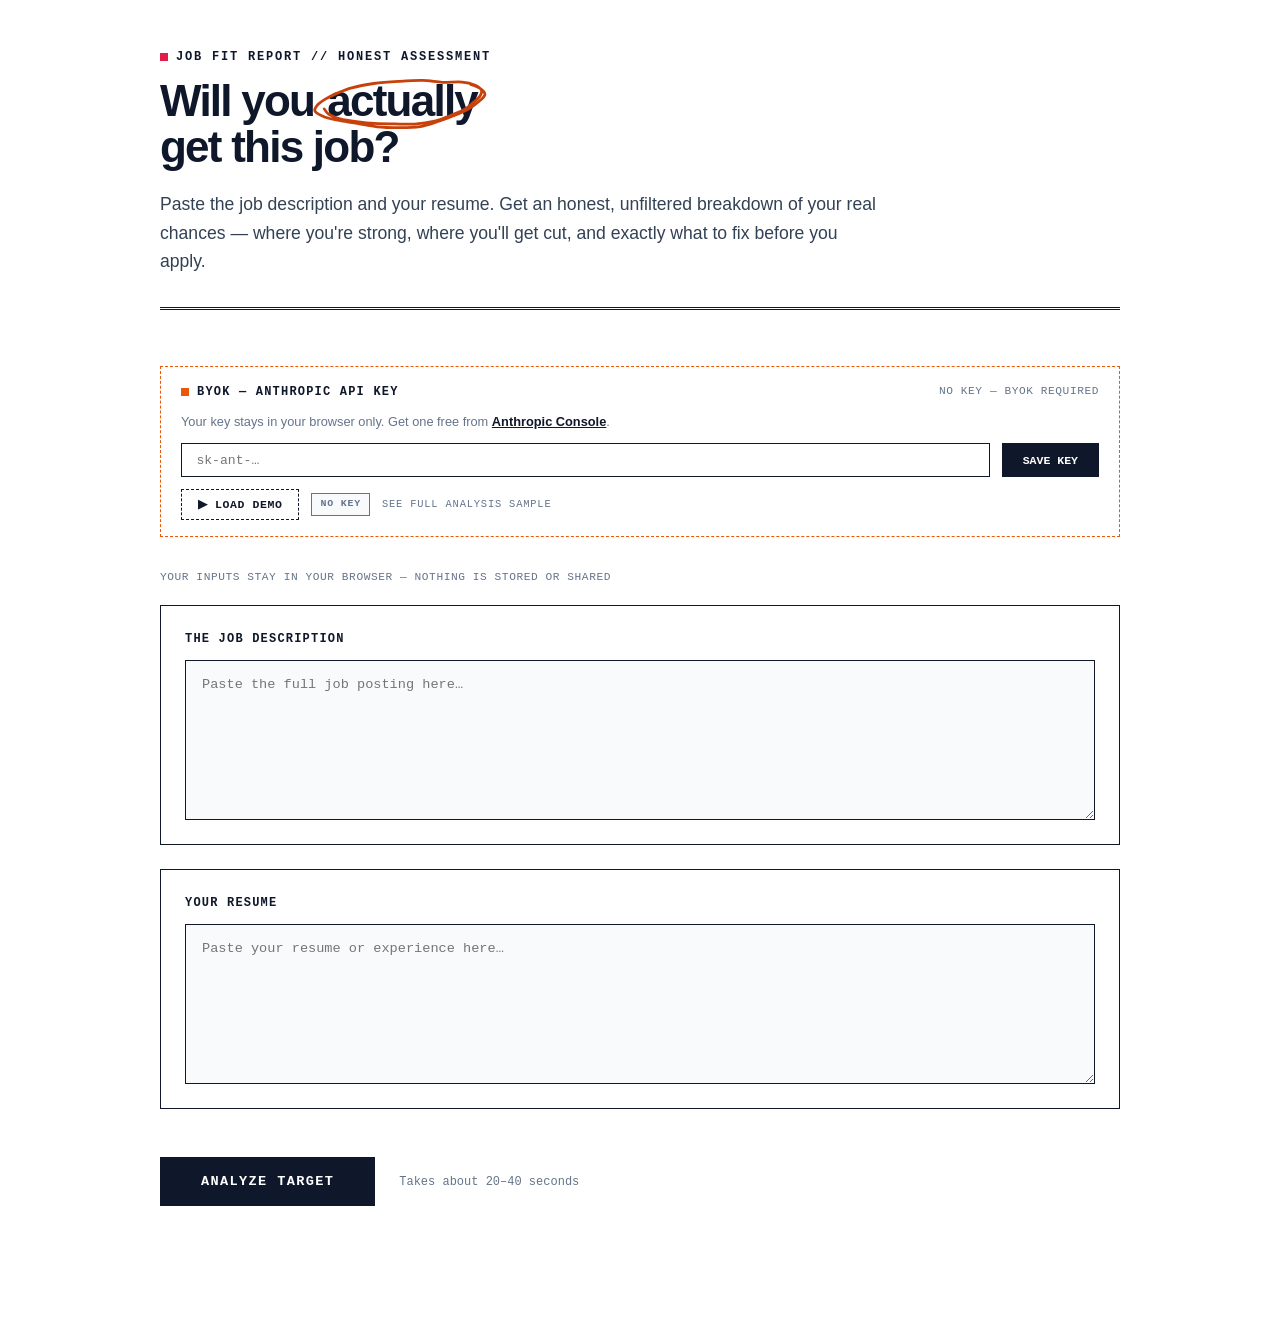
==== commit 9214535f: "Add files via upload" ====
--- a/index.html
+++ b/index.html
@@ -3,6 +3,7 @@
 <head>
 <meta charset="UTF-8">
 <meta name="viewport" content="width=device-width, initial-scale=1.0">
+<meta http-equiv="Content-Security-Policy" content="default-src 'self'; script-src 'self'; style-src 'self' https://fonts.googleapis.com 'unsafe-inline'; font-src 'self' https://fonts.gstatic.com; img-src 'self' data:; connect-src 'self' https://api.anthropic.com; object-src 'none'; base-uri 'self'; form-action 'self';">
 <title>Adversarial Brief — Will You Actually Get This Job?</title>
 <link rel="preconnect" href="https://fonts.googleapis.com">
 <link href="https://fonts.googleapis.com/css2?family=DM+Mono:wght@400;500;700&family=Instrument+Serif:ital@0;1&family=Roboto+Mono:wght@300;400;500;700&family=Roboto:wght@300;400;500;700&display=swap" rel="stylesheet">
@@ -31,10 +32,10 @@
       <p class="access-gate-desc">Your key stays in your browser only. Get one free from <a href="https://console.anthropic.com/" target="_blank" rel="noopener noreferrer">Anthropic Console</a>.</p>
       <div class="access-input-wrap">
         <input type="password" class="access-input" id="apiKeyInput" placeholder="sk-ant-…">
-        <button class="btn-access-save" onclick="saveApiKey()">Save Key</button>
+        <button class="btn-access-save" id="saveKeyBtn">Save Key</button>
       </div>
       <div class="demo-row">
-        <button class="btn-demo" onclick="runDemo()">▶ Load Demo</button>
+        <button class="btn-demo" id="demoBtn">▶ Load Demo</button>
         <span class="access-mode-chip mode-none" id="modechip">No Key</span>
         <span class="demo-hint">See full analysis sample</span>
       </div>
@@ -53,7 +54,7 @@
     </div>
 
     <div class="run-row">
-      <button class="btn-run" id="runBtn" onclick="runBrief()">
+      <button class="btn-run" id="runBtn">
         <div class="spinner"></div>
         <span class="btn-label">Analyze Target</span>
       </button>
@@ -80,7 +81,7 @@
   <!-- STAGE 3: INTERCEPT DOSSIER -->
   <div id="stage-result">
     <div class="stage-result-nav">
-      <button class="btn-reset" onclick="resetToInput()">← Run a New Analysis</button>
+      <button class="btn-reset" id="resetBtn">← Run a New Analysis</button>
     </div>
 
     <div id="results">
@@ -129,7 +130,7 @@
         <div class="opener-card" id="openerCard" style="display:none">
           <div class="opener-head">
             <div class="opener-label">Your Drafted Opener — paste, tweak, send</div>
-            <button class="btn-opener-copy" id="openerCopyBtn" onclick="copyOpener()">Copy</button>
+            <button class="btn-opener-copy" id="openerCopyBtn">Copy</button>
           </div>
           <div class="opener-body" id="openerBody"></div>
         </div>
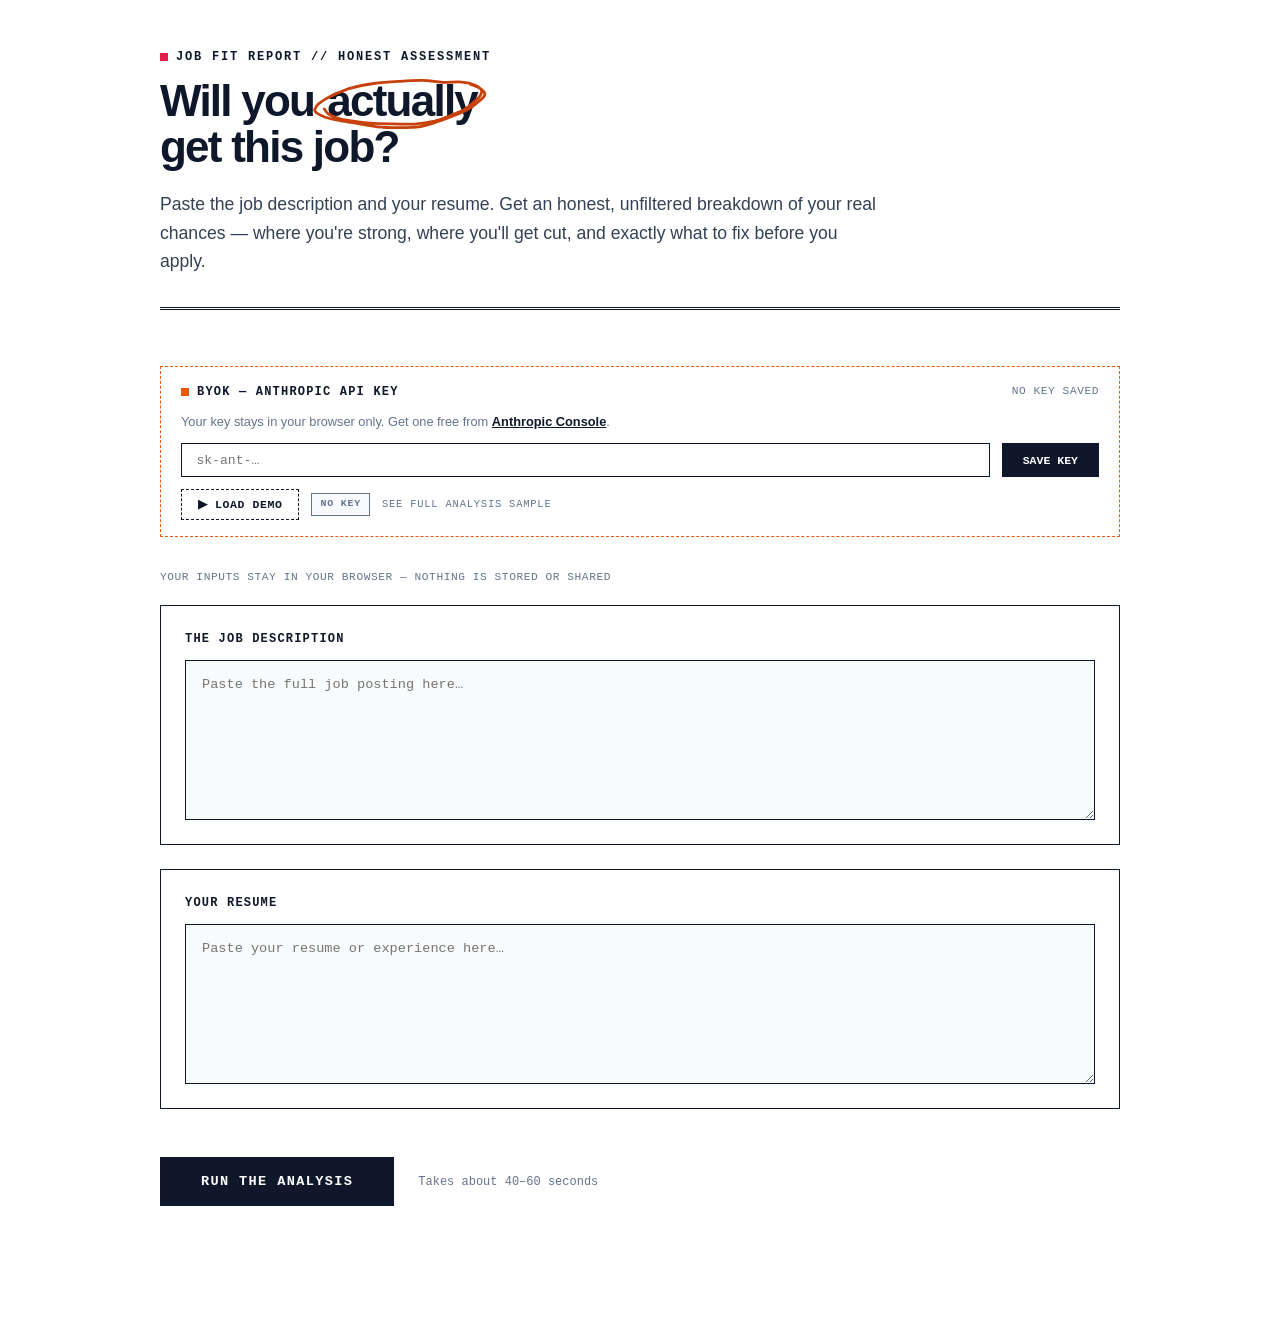
==== commit 580d613b: "Add files via upload" ====
--- a/index.html
+++ b/index.html
@@ -6,7 +6,7 @@
 <meta http-equiv="Content-Security-Policy" content="default-src 'self'; script-src 'self'; style-src 'self' https://fonts.googleapis.com 'unsafe-inline'; font-src 'self' https://fonts.gstatic.com; img-src 'self' data:; connect-src 'self' https://api.anthropic.com; object-src 'none'; base-uri 'self'; form-action 'self';">
 <title>Adversarial Brief — Will You Actually Get This Job?</title>
 <link rel="preconnect" href="https://fonts.googleapis.com">
-<link href="https://fonts.googleapis.com/css2?family=DM+Mono:wght@400;500;700&family=Instrument+Serif:ital@0;1&family=Roboto+Mono:wght@300;400;500;700&family=Roboto:wght@300;400;500;700&display=swap" rel="stylesheet">
+<link href="https://fonts.googleapis.com/css2?family=DM+Mono:wght@400;500;700&family=Instrument+Serif:ital@0;1&family=Roboto:wght@300;400;500;700&display=swap" rel="stylesheet">
 <link rel="stylesheet" href="styles.css">
 </head>
 <body>
@@ -27,7 +27,7 @@
           <span class="access-status-indicator" id="accessIndicator"></span>
           BYOK — Anthropic API Key
         </span>
-        <span class="trust-note" style="margin:0" id="accessStatusLabel">NO KEY — BYOK REQUIRED</span>
+        <span class="trust-note" style="margin:0" id="accessStatusLabel">No key saved</span>
       </div>
       <p class="access-gate-desc">Your key stays in your browser only. Get one free from <a href="https://console.anthropic.com/" target="_blank" rel="noopener noreferrer">Anthropic Console</a>.</p>
       <div class="access-input-wrap">
@@ -56,9 +56,9 @@
     <div class="run-row">
       <button class="btn-run" id="runBtn">
         <div class="spinner"></div>
-        <span class="btn-label">Analyze Target</span>
+        <span class="btn-label">Run the Analysis</span>
       </button>
-      <span class="run-hint">Takes about 20–40 seconds</span>
+      <span class="run-hint">Takes about 40–60 seconds</span>
     </div>
 
     <div id="errorBox"><div class="error-inner" id="errorText"></div></div>
@@ -74,7 +74,7 @@
           <span class="loading-label">Analyzing Gaps</span>
         </div>
       </div>
-      <p class="loading-status" id="loadingStatus">Scanning historical indexes…</p>
+      <p class="loading-status" id="loadingStatus">Reading the job description…</p>
     </div>
   </div>
 
@@ -136,6 +136,33 @@
         </div>
       </div>
 
+      <!-- THE EVIDENCE LEDGER — the labels the math scored, auditable and editable -->
+      <div class="result-section" id="section-ledger" style="display:none">
+        <div class="section-label">
+          <span class="section-chip">⬡</span>
+          <span class="section-title">The Evidence Ledger — exactly what the math scored</span>
+        </div>
+        <div class="ledger-wrap">
+          <div class="ledger-scorebar" id="ledgerScorebar">
+            <div class="scorebar-main">
+              <span class="ledger-score-num" id="ledgerScoreNum">—</span>
+              <span class="ledger-score-verdict" id="ledgerScoreVerdict">—</span>
+            </div>
+            <span class="ledger-score-note" id="ledgerScoreNote"></span>
+          </div>
+          <div class="ledger-cache-note" id="ledgerCacheNote" style="display:none"></div>
+          <div class="ledger-grid-label">Requirements — extracted from the job description</div>
+          <div id="ledgerItems"></div>
+          <div class="ledger-grid-label">Strengths — mapped from your resume</div>
+          <div id="ledgerStrengths"></div>
+          <div class="ledger-actions">
+            <button class="btn-demo" id="rewriteReportBtn" style="display:none">↻ Rewrite report with edited labels</button>
+            <button class="btn-demo" id="rerunLabelsBtn">↻ Re-run labels</button>
+          </div>
+          <p class="ledger-footnote">Three independent readings labeled this evidence; the majority decided each label. Edit any label — the score recomputes instantly in code. Same ledger, same number — every time.</p>
+        </div>
+      </div>
+
       <!-- COMMITTEE READ -->
       <div class="result-section" id="section-committee-read" style="display:none">
         <div class="section-label">
--- a/styles.css
+++ b/styles.css
@@ -7,7 +7,7 @@
     /* Typography */
     --font-sans: 'Roboto', -apple-system, BlinkMacSystemFont, sans-serif;
     --font-mono: 'DM Mono', monospace;
-    --font-tech: 'Roboto Mono', monospace;
+    --font-tech: 'DM Mono', monospace;
 
     /* Text Colors */
     --text-primary: #0f172a;
@@ -350,6 +350,9 @@
   .result-section.collapsible.collapsed > .section-label::after { content: '\25B8'; }
   .result-section.collapsible.collapsed > .section-label { margin-bottom: 0; }
   .result-section.collapsible.collapsed > *:not(.section-label) { display: none !important; }
+  .result-section.collapsible.collapsed > .section-label .section-title { color: var(--text-muted); font-size: 0.95em; }
+  .result-section.collapsible.collapsed > .section-label .section-chip { opacity: 0.55; }
+  .result-section.collapsible.collapsed { padding-top: 0.35rem; padding-bottom: 0.35rem; }
 
   .trust-note {
     font-family: var(--font-mono);
@@ -1072,9 +1075,9 @@
   /* --- DRAFTED OPENER (ready-to-send artifact) --- */
   .opener-card {
     background: var(--bg-surface);
-    border: 1px solid var(--border-color);
-    border-top: 4px solid var(--risk-low);
-    padding: 1.5rem;
+    border: 2px solid var(--border-color);
+    border-top: 8px solid var(--border-color);
+    padding: 1.75rem 1.5rem;
     margin-top: 1.5rem;
   }
   .opener-head {
@@ -1116,3 +1119,107 @@
     border: 1px solid var(--border-subtle);
     padding: 1rem 1.25rem;
   }
+
+  /* --- EVIDENCE LEDGER — the human-audit stage --- */
+  .ledger-wrap { border: 2px solid var(--border-color); background: var(--bg-main); margin-top: 0.75rem; }
+  .ledger-head {
+    display: flex; justify-content: space-between; align-items: flex-start;
+    gap: 2rem; padding: 1.5rem; border-bottom: 2px solid var(--border-color);
+    flex-wrap: wrap;
+  }
+  .ledger-title {
+    font-family: var(--font-sans); font-weight: 700; font-size: 1.4rem;
+    color: var(--text-primary); margin: 0.35rem 0;
+  }
+  .ledger-sub { color: var(--text-secondary); font-size: 0.9rem; max-width: 34rem; }
+  /* Sticky score bar — the cause-and-effect instrument. Stays in view while
+     editing; pulses on every recompute; goes hazard-tinted when a cap engages. */
+  .ledger-scorebar {
+    position: sticky; top: 0; z-index: 20;
+    display: flex; align-items: center; gap: 1.25rem; flex-wrap: wrap;
+    padding: 0.7rem 1.5rem;
+    background: var(--border-color); color: var(--bg-main);
+    border-bottom: 2px solid var(--border-color);
+    transition: background 0.35s ease;
+  }
+  .scorebar-main { display: flex; align-items: baseline; gap: 0.75rem; }
+  .ledger-score-num {
+    font-family: var(--font-tech); font-weight: 700;
+    font-size: 2.1rem; line-height: 1; color: inherit;
+    transition: transform 0.15s ease;
+  }
+  .ledger-score-verdict {
+    font-family: var(--font-mono); font-size: 0.72rem; font-weight: 700;
+    text-transform: uppercase; letter-spacing: 0.12em; color: inherit;
+  }
+  .ledger-score-note {
+    font-family: var(--font-mono); font-size: 0.64rem;
+    color: inherit; opacity: 0.75; line-height: 1.5;
+  }
+  .ledger-scorebar.capped { background: var(--risk-critical); }
+  @keyframes scorePulse {
+    0% { transform: scale(1); } 35% { transform: scale(1.28); } 100% { transform: scale(1); }
+  }
+  .ledger-score-num.pulse { animation: scorePulse 0.45s ease; }
+  @media (prefers-reduced-motion: reduce) { .ledger-score-num.pulse { animation: none; } }
+  .ledger-cache-note {
+    font-family: var(--font-mono); font-size: 0.7rem; text-transform: uppercase;
+    letter-spacing: 0.08em; color: var(--text-muted); background: var(--bg-surface);
+    border-bottom: 1px dashed var(--border-subtle); padding: 0.6rem 1.5rem;
+  }
+  .ledger-grid-label {
+    font-family: var(--font-mono); font-size: 0.72rem; font-weight: 700;
+    text-transform: uppercase; letter-spacing: 0.14em; color: var(--text-primary);
+    padding: 1rem 1.5rem 0.5rem;
+  }
+  .ledger-row { padding: 0.85rem 1.5rem; border-top: 1px solid var(--border-subtle); }
+  .ledger-row.contested { border-left: 4px solid var(--risk-medium); background: var(--risk-medium-bg); }
+  .ledger-row.human { border-left: 4px solid var(--border-color); }
+  .ledger-row-head {
+    display: flex; justify-content: space-between; align-items: baseline;
+    gap: 1rem; margin-bottom: 0.5rem;
+  }
+  .ledger-item-text { font-size: 0.92rem; color: var(--text-primary); }
+  .ledger-chip {
+    flex: none; font-family: var(--font-mono); font-size: 0.62rem; font-weight: 700;
+    letter-spacing: 0.1em; padding: 0.15rem 0.5rem; border: 1px solid currentColor;
+  }
+  .chip-unanimous { color: var(--text-muted); }
+  .chip-contested { color: var(--risk-medium); }
+  .chip-human     { color: var(--bg-main); background: var(--border-color); border-color: var(--border-color); }
+  .chip-single    { color: var(--text-muted); border-style: dashed; }
+  .ledger-row-ctls { display: flex; flex-wrap: wrap; gap: 1rem; align-items: flex-end; }
+  .ledger-ctl { display: flex; flex-direction: column; gap: 0.2rem; }
+  .ledger-ctl-label {
+    font-family: var(--font-mono); font-size: 0.6rem; text-transform: uppercase;
+    letter-spacing: 0.1em; color: var(--text-muted);
+  }
+  .ledger-ctl select {
+    font-family: var(--font-mono); font-size: 0.72rem; color: var(--text-secondary);
+    background: var(--bg-main); border: 1px solid var(--border-subtle);
+    padding: 0.25rem 0.35rem; border-radius: 0;
+  }
+  /* status: the primary instrument — heavier, colored by value */
+  .ledger-ctl select[data-field="status"] {
+    font-size: 0.82rem; font-weight: 700; text-transform: uppercase;
+    letter-spacing: 0.06em; border: 2px solid var(--border-color);
+    padding: 0.35rem 0.5rem; color: var(--text-primary);
+  }
+  .ledger-ctl select[data-field="status"].val-meets   { color: var(--risk-low);      background: var(--risk-low-bg); }
+  .ledger-ctl select[data-field="status"].val-partial { color: var(--risk-medium);   background: var(--risk-medium-bg); }
+  .ledger-ctl select[data-field="status"].val-missing { color: var(--risk-critical); background: var(--risk-critical-bg); }
+  .ledger-ctl select[data-field="status"] + .ledger-ctl-label { color: var(--text-primary); }
+  .ledger-ctl-check { flex-direction: row; align-items: center; gap: 0.4rem; padding-bottom: 0.35rem; }
+  .ledger-ctl-check input { accent-color: var(--border-color); width: 15px; height: 15px; }
+  .ledger-actions {
+    display: flex; gap: 1rem; align-items: center; flex-wrap: wrap;
+    padding: 1.5rem; border-top: 2px solid var(--border-color); margin-top: 0.5rem;
+  }
+  .ledger-footnote {
+    font-family: var(--font-mono); font-size: 0.68rem; text-transform: uppercase;
+    letter-spacing: 0.1em; color: var(--text-muted); padding: 0 1.5rem 1.25rem;
+  }
+  @media (max-width: 640px) {
+    .ledger-scorebar { gap: 0.6rem; padding: 0.6rem 1rem; }
+    .ledger-score-num { font-size: 1.7rem; }
+  }
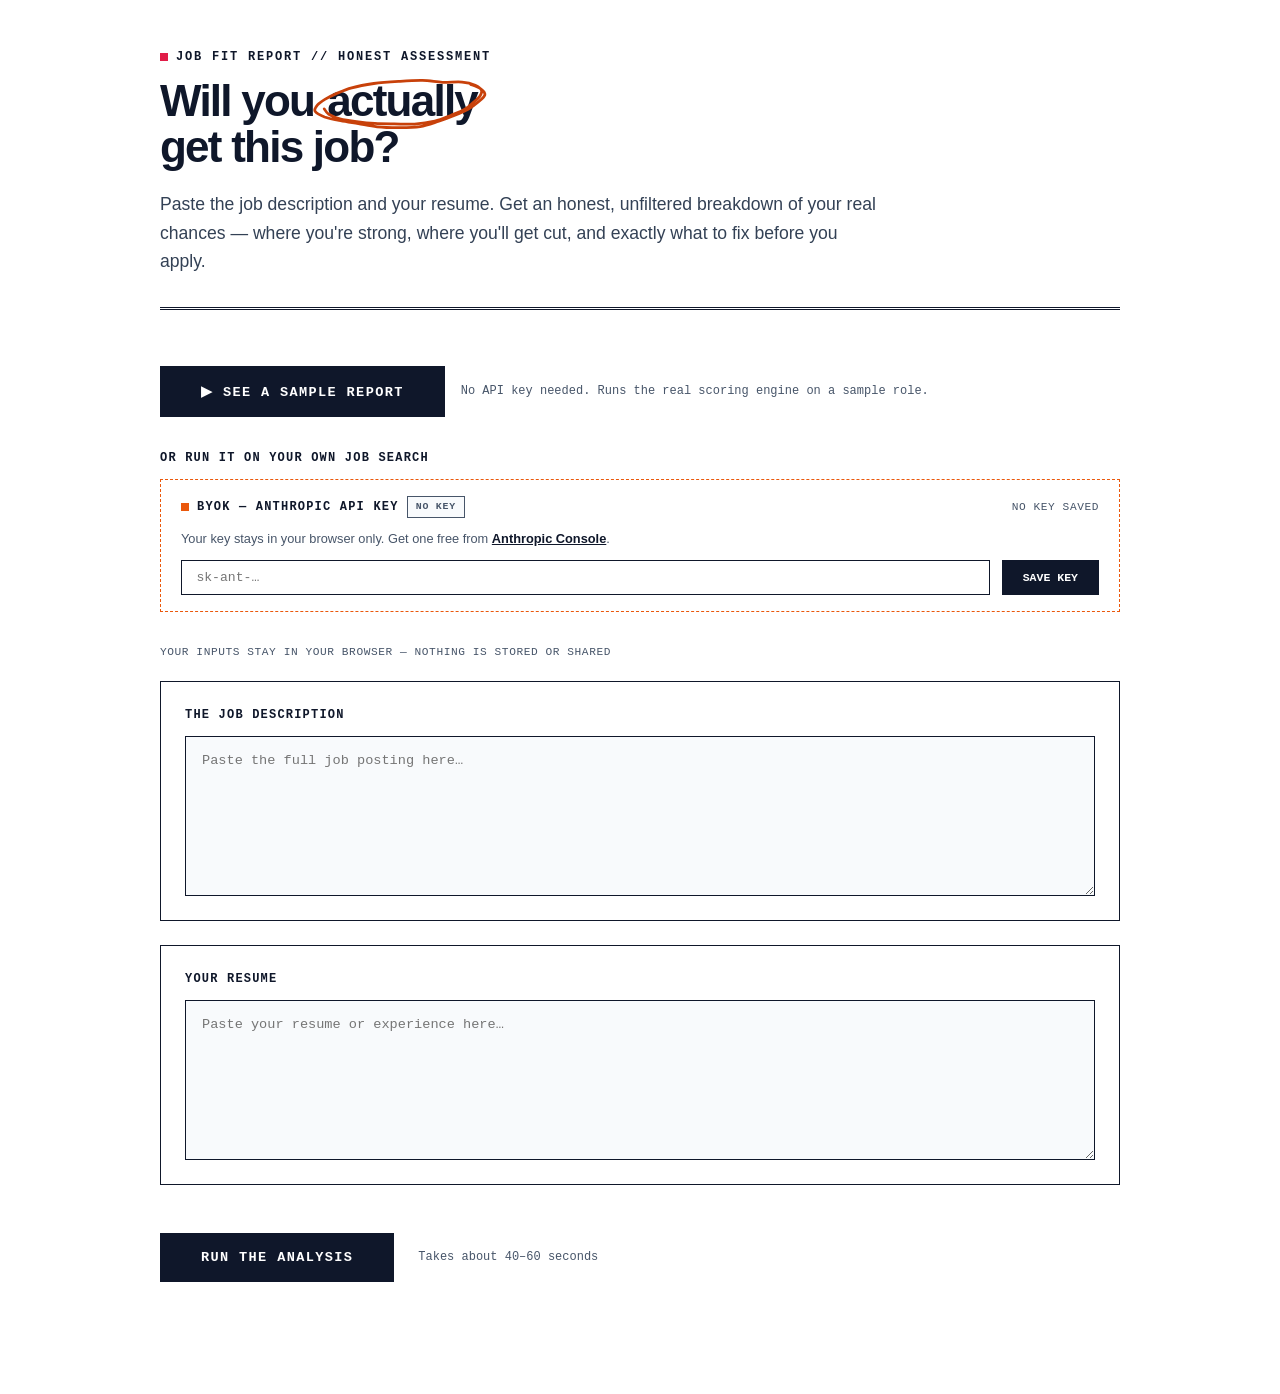
==== commit fddc95ef: "Add files via upload" ====
--- a/index.html
+++ b/index.html
@@ -4,7 +4,7 @@
 <meta charset="UTF-8">
 <meta name="viewport" content="width=device-width, initial-scale=1.0">
 <meta http-equiv="Content-Security-Policy" content="default-src 'self'; script-src 'self'; style-src 'self' https://fonts.googleapis.com 'unsafe-inline'; font-src 'self' https://fonts.gstatic.com; img-src 'self' data:; connect-src 'self' https://api.anthropic.com; object-src 'none'; base-uri 'self'; form-action 'self';">
-<title>Adversarial Brief — Will You Actually Get This Job?</title>
+<title>Job-Fit — Should you apply?</title>
 <link rel="preconnect" href="https://fonts.googleapis.com">
 <link href="https://fonts.googleapis.com/css2?family=DM+Mono:wght@400;500;700&family=Instrument+Serif:ital@0;1&family=Roboto:wght@300;400;500;700&display=swap" rel="stylesheet">
 <link rel="stylesheet" href="styles.css">
@@ -18,14 +18,23 @@
     <p class="header-sub">Paste the job description and your resume. Get an honest, unfiltered breakdown of your real chances — where you're strong, where you'll get cut, and exactly what to fix before you apply.</p>
   </div>
 
-  <!-- STAGE 1: RAW INGEST -->
+  <!-- Stage 1: input -->
   <div id="stage-input">
-    <!-- ACCESS KEY TERMINAL GATE -->
+    <!-- Demo: primary action, no key required -->
+    <div class="demo-cta">
+      <button class="btn-demo" id="demoBtn">▶ See a sample report</button>
+      <span class="demo-hint">No API key needed. Runs the real scoring engine on a sample role.</span>
+    </div>
+
+    <p class="own-run-label">Or run it on your own job search</p>
+
+    <!-- API key box -->
     <div class="access-gate" id="accessGate">
       <div class="access-gate-header">
         <span class="access-gate-title">
           <span class="access-status-indicator" id="accessIndicator"></span>
           BYOK — Anthropic API Key
+          <span class="access-mode-chip mode-none" id="modechip">No Key</span>
         </span>
         <span class="trust-note" style="margin:0" id="accessStatusLabel">No key saved</span>
       </div>
@@ -33,11 +42,6 @@
       <div class="access-input-wrap">
         <input type="password" class="access-input" id="apiKeyInput" placeholder="sk-ant-…">
         <button class="btn-access-save" id="saveKeyBtn">Save Key</button>
-      </div>
-      <div class="demo-row">
-        <button class="btn-demo" id="demoBtn">▶ Load Demo</button>
-        <span class="access-mode-chip mode-none" id="modechip">No Key</span>
-        <span class="demo-hint">See full analysis sample</span>
       </div>
     </div>
 
@@ -64,7 +68,7 @@
     <div id="errorBox"><div class="error-inner" id="errorText"></div></div>
   </div>
 
-  <!-- STAGE 2: PROCESS SCANNING -->
+  <!-- Stage 2: loading -->
   <div id="stage-loading">
     <div class="loading-screen">
       <div class="loading-ring-wrap">
@@ -78,7 +82,7 @@
     </div>
   </div>
 
-  <!-- STAGE 3: INTERCEPT DOSSIER -->
+  <!-- Stage 3: report -->
   <div id="stage-result">
     <div class="stage-result-nav">
       <button class="btn-reset" id="resetBtn">← Run a New Analysis</button>
@@ -86,7 +90,7 @@
 
     <div id="results">
 
-      <!-- RAW SCORE METRICS -->
+      <!-- Score summary -->
       <div class="result-section" id="section-hero">
         <p class="trust-note">Your Job Fit Report</p>
         <div class="score-hero" id="scoreHero">
@@ -136,7 +140,7 @@
         </div>
       </div>
 
-      <!-- THE EVIDENCE LEDGER — the labels the math scored, auditable and editable -->
+      <!-- Evidence Ledger: the labels the math scored, reviewable and editable -->
       <div class="result-section" id="section-ledger" style="display:none">
         <div class="section-label">
           <span class="section-chip">⬡</span>
@@ -157,13 +161,13 @@
           <div id="ledgerStrengths"></div>
           <div class="ledger-actions">
             <button class="btn-demo" id="rewriteReportBtn" style="display:none">↻ Rewrite report with edited labels</button>
-            <button class="btn-demo" id="rerunLabelsBtn">↻ Re-run labels</button>
+          
           </div>
           <p class="ledger-footnote">Three independent readings labeled this evidence; the majority decided each label. Edit any label — the score recomputes instantly in code. Same ledger, same number — every time.</p>
         </div>
       </div>
 
-      <!-- COMMITTEE READ -->
+      <!-- Committee summary -->
       <div class="result-section" id="section-committee-read" style="display:none">
         <div class="section-label">
           <span class="section-chip">⬡</span>
@@ -175,7 +179,7 @@
         </div>
       </div>
 
-      <!-- CALIBRATION COMPARISON -->
+      <!-- Benchmark comparison -->
       <div class="result-section" id="section-benchmark" style="display:none">
         <div class="section-label">
           <span class="section-chip">01</span>
@@ -225,7 +229,7 @@
         </div>
       </div>
 
-      <!-- TARGET SPECIFIC REALITIES -->
+      <!-- Company section -->
       <div class="result-section" id="section-company" style="display:none">
         <div class="section-label">
           <span class="section-chip">02</span>
@@ -246,7 +250,7 @@
         </div>
       </div>
 
-      <!-- STRATEGIC ANALYSIS -->
+      <!-- Strengths and weak spots -->
       <div class="result-section" id="section01">
         <div class="section-label">
           <span class="section-chip">03</span>
@@ -264,7 +268,7 @@
         </div>
       </div>
 
-      <!-- SIGNAL DEFICITS -->
+      <!-- Gaps -->
       <div class="result-section" id="section-signals" style="display:none">
         <div class="section-label">
           <span class="section-chip">04</span>
@@ -273,7 +277,7 @@
         <div class="signals-list" id="signalDeficits"></div>
       </div>
 
-      <!-- PIPELINE EXCLUSIONS -->
+      <!-- Interview stage risks -->
       <div class="result-section" id="section02">
         <div class="section-label">
           <span class="section-chip">05</span>
@@ -282,7 +286,7 @@
         <div class="risk-stages" id="riskStages"></div>
       </div>
 
-      <!-- STRUCTURAL PROFILE SHAPE RISK -->
+      <!-- Profile shape risk -->
       <div class="result-section" id="section-shaperisk" style="display:none">
         <div class="shaperisk-card" id="shapeRiskCard">
           <div class="shaperisk-header">
@@ -296,7 +300,7 @@
         </div>
       </div>
 
-      <!-- INDIVIDUAL COMMITTEE PROFILE -->
+      <!-- Evaluator cards -->
       <div class="result-section" id="section03">
         <div class="section-label">
           <span class="section-chip">06</span>
@@ -305,7 +309,7 @@
         <div class="eval-grid" id="evaluators"></div>
       </div>
 
-      <!-- HIGHEST-LEVERAGE MITIGATION TACTICS -->
+      <!-- Priority actions -->
       <div class="result-section" id="section-actions">
         <div class="priority-block">
           <div class="priority-header">
--- a/styles.css
+++ b/styles.css
@@ -1,8 +1,8 @@
-  /* --- STARK ADVERSARIAL DESIGN SYSTEM --- */
+  /* --- Design tokens --- */
   :root {
-    --bg-main: #ffffff;         /* Pure, uncompromising document white */
-    --bg-surface: #f8fafc;      /* Cold tech-grey structural blocks */
-    --border-color: #0f172a;    /* Absolute black/dark navy lines */
+    --bg-main: #ffffff;         /* Page background */
+    --bg-surface: #f8fafc;      /* Surface background */
+    --border-color: #0f172a;    /* Borders */
     
     /* Typography */
     --font-sans: 'Roboto', -apple-system, BlinkMacSystemFont, sans-serif;
@@ -12,10 +12,10 @@
     /* Text Colors */
     --text-primary: #0f172a;
     --text-secondary: #334155;
-    --text-muted: #64748b;
+    --text-muted: #475569;
     --border-subtle: #e2e8f0;
 
-    /* High-Contrast Hazard & Threat States */
+    /* Risk states */
     --risk-critical: #e11d48;
     --risk-critical-bg: #fff1f2;
     --risk-high: #ea580c;
@@ -26,7 +26,7 @@
     --risk-low-bg: #f0fdf4;
   }
 
-  /* --- GLOBAL UTILITIES --- */
+  /* --- Base --- */
   * { box-sizing: border-box; margin: 0; padding: 0; }
   body {
     background-color: var(--bg-main);
@@ -40,7 +40,7 @@
     margin: 0 auto;
   }
 
-  /* --- INTEL HEADER --- */
+  /* --- Header --- */
   .header {
     margin-bottom: 3.5rem;
     padding-bottom: 2rem;
@@ -99,7 +99,7 @@
     line-height: 1.6;
   }
 
-  /* --- SECURE API ACCESS GATE --- */
+  /* --- API key box and demo button --- */
   .access-gate {
     border: 1px dashed var(--risk-high);
     padding: 1rem 1.25rem;
@@ -160,32 +160,43 @@
     white-space: nowrap;
   }
   .btn-access-save:hover { background: #334155; }
-  .demo-row {
-    display: flex;
-    align-items: center;
-    gap: 0.75rem;
+  .demo-cta {
+    display: flex;
+    align-items: center;
+    gap: 1rem;
     flex-wrap: wrap;
+    margin-bottom: 2rem;
   }
   .btn-demo {
-    background: var(--bg-main);
-    color: var(--text-primary);
-    border: 1px dashed var(--border-color);
-    padding: 0.45rem 1rem;
-    font-family: var(--font-mono);
-    font-size: 0.72rem;
-    font-weight: 700;
-    text-transform: uppercase;
-    letter-spacing: 0.05em;
+    background: var(--text-primary);
+    color: var(--bg-main);
+    border: 1px solid var(--border-color);
+    border-radius: 0px;
+    padding: 1rem 2.5rem;
+    font-family: var(--font-mono);
+    font-size: 0.85rem;
+    font-weight: 700;
+    text-transform: uppercase;
+    letter-spacing: 0.1em;
     cursor: pointer;
     white-space: nowrap;
-  }
-  .btn-demo:hover { background: var(--bg-surface); }
+    transition: background-color 0.15s, color 0.15s;
+  }
+  .btn-demo:hover { background: var(--bg-surface); color: var(--text-primary); }
+  .btn-demo:focus-visible { outline: 3px solid var(--risk-high); outline-offset: 2px; }
   .demo-hint {
     font-family: var(--font-mono);
-    font-size: 0.65rem;
-    text-transform: uppercase;
-    letter-spacing: 0.08em;
-    color: var(--text-muted);
+    font-size: 0.75rem;
+    color: var(--text-muted);
+  }
+  .own-run-label {
+    font-family: var(--font-mono);
+    font-size: 0.75rem;
+    font-weight: 700;
+    text-transform: uppercase;
+    letter-spacing: 0.1em;
+    color: var(--text-primary);
+    margin-bottom: 0.75rem;
   }
   .access-mode-chip {
     font-family: var(--font-mono);
@@ -200,7 +211,7 @@
   .access-mode-chip.mode-byok { color: #856404; background: var(--risk-medium-bg); }
   .access-mode-chip.mode-none { color: var(--text-muted); background: var(--bg-surface); }
 
-  /* --- STARK INTAKE STAGE --- */
+  /* --- Input form --- */
   .intake {
     display: flex;
     flex-direction: column;
@@ -210,7 +221,7 @@
   .intake-card {
     background: var(--bg-main);
     border: 1px solid var(--border-color);
-    border-radius: 0px; /* Zero rounded corners */
+    border-radius: 0px; /* Square corners */
     padding: 1.5rem;
     display: flex;
     flex-direction: column;
@@ -242,7 +253,7 @@
     background-color: var(--bg-main);
   }
 
-  /* --- SYSTEM ACTION BLOCK --- */
+  /* --- Run button --- */
   .run-row {
     display: flex;
     align-items: center;
@@ -278,7 +289,7 @@
     color: var(--text-muted);
   }
 
-  /* --- COMPLIANCE ERRORS --- */
+  /* --- Errors --- */
   #errorBox { display: none; margin-bottom: 2rem; }
   #errorBox.visible { display: block; }
   .error-inner {
@@ -290,7 +301,7 @@
     font-size: 0.8rem;
   }
 
-  /* --- TECHNICAL PROGRESS RING --- */
+  /* --- Progress ring --- */
   .spinner {
     width: 14px;
     height: 14px;
@@ -303,7 +314,7 @@
   .btn-run.loading .spinner { display: block; }
   @keyframes spin { to { transform: rotate(360deg); } }
 
-  /* --- REPORT SECTIONS --- */
+  /* --- Report sections --- */
   #results { display: block; }
   .result-section {
     opacity: 0;
@@ -313,7 +324,7 @@
   }
   .result-section.revealed { opacity: 1; transform: translateY(0); }
 
-  /* --- DOSSIER LABELS & SECTION RULES --- */
+  /* --- Section labels and rules --- */
   .section-label {
     display: flex;
     align-items: center;
@@ -339,7 +350,7 @@
     color: var(--text-primary);
   }
 
-  /* --- COLLAPSIBLE SECTIONS (skim-first: details on tap) --- */
+  /* --- Collapsible sections (summary first, details on tap) --- */
   .result-section.collapsible > .section-label { cursor: pointer; }
   .result-section.collapsible > .section-label::after {
     content: '\25BE';
@@ -363,7 +374,7 @@
     text-transform: uppercase;
   }
 
-  /* --- TARGETING RETICLE & SCORE HERO --- */
+  /* --- Score dial and summary --- */
   .score-hero {
     background: var(--bg-surface);
     border: 1px solid var(--border-color);
@@ -408,7 +419,7 @@
     font-weight: 700;
   }
 
-  /* Score Target Variants */
+  /* Score variants */
   .score-hero.hi .score-svg .score-track { stroke: var(--risk-low-bg); }
   .score-hero.mid .score-svg .score-track { stroke: var(--risk-medium-bg); }
   .score-hero.lo .score-svg .score-track { stroke: var(--risk-high-bg); }
@@ -454,7 +465,7 @@
   .score-meta-label { font-family: var(--font-mono); font-size: 0.7rem; text-transform: uppercase; letter-spacing: 0.1em; color: var(--text-muted); font-weight: 700; }
   .score-meta-text { font-size: 0.95rem; color: var(--text-secondary); line-height: 1.5; }
 
-  /* --- CRITICAL ADVERSARIAL MOVE CARD --- */
+  /* --- Best next move card --- */
   .bestpath-card {
     background: var(--bg-main);
     border: 2px solid var(--border-color);
@@ -498,7 +509,7 @@
     font-weight: 700;
   }
 
-  /* --- TARGET DOSSIER: COMPANY INFRASTRUCTURE --- */
+  /* --- Company section --- */
   .company-card {
     background: var(--bg-main);
     border: 1px solid var(--border-color);
@@ -540,7 +551,7 @@
   }
   .company-watchfor-item::before { content: "»"; position: absolute; left: 0; color: var(--risk-critical); font-weight: 700; }
 
-  /* --- STRATEGIC INTEL BRIEF COLUMNS --- */
+  /* --- Strengths and weak spots columns --- */
   .brief-cols {
     display: grid;
     grid-template-columns: repeat(auto-fit, minmax(360px, 1fr));
@@ -576,7 +587,7 @@
   .brief-col.cred .brief-bullet::before { content: "✓"; position: absolute; left: 0; color: var(--risk-low); font-weight: 700; }
   .brief-col.risk .brief-bullet::before { content: "↯"; position: absolute; left: 0; color: var(--risk-critical); font-weight: 700; }
 
-  /* --- GAP METRICS (SIGNAL DEFICITS) --- */
+  /* --- Gaps --- */
   .signals-list { display: flex; flex-direction: column; gap: 1rem; }
   .signal-deficit {
     background: var(--bg-main);
@@ -599,7 +610,7 @@
   }
   .signal-fix { font-family: var(--font-tech); font-size: 0.85rem; color: var(--text-primary); font-weight: 700; }
 
-  /* --- STAGE REJECTION RISKS --- */
+  /* --- Interview stage risks --- */
   .risk-stages { display: flex; flex-direction: column; gap: 1.5rem; }
   .risk-stage-card {
     background: var(--bg-main);
@@ -641,7 +652,7 @@
   .risk-signal { font-size: 0.9rem; color: var(--text-secondary); padding-left: 1.25rem; position: relative; }
   .risk-signal::before { content: "×"; position: absolute; left: 0; color: var(--risk-critical); font-weight: 700; }
 
-  /* --- SHAPE RISK BRIEFING --- */
+  /* --- Profile shape risk --- */
   .shaperisk-card {
     background: var(--bg-surface);
     border: 2px solid var(--border-color);
@@ -692,7 +703,7 @@
     border-top: 1px dashed var(--border-color);
   }
 
-  /* --- DATA QUALITY METRIC LABELS --- */
+  /* --- Confidence labels --- */
   .meta-chips {
     display: flex;
     gap: 0.5rem;
@@ -708,7 +719,7 @@
     padding: 0.15rem 0.5rem;
   }
 
-  /* --- ADVERSARIAL COMPLIANCE EVIDENCE --- */
+  /* --- Evidence lists --- */
   .evidence-block {
     margin-top: 1rem;
     padding-top: 1rem;
@@ -733,7 +744,7 @@
   }
   .evidence-item::before { content: "—"; position: absolute; left: 0; color: var(--text-muted); }
 
-  /* --- EVALUATOR ROOM GRID --- */
+  /* --- Evaluator cards --- */
   .eval-grid {
     display: grid;
     grid-template-columns: repeat(auto-fit, minmax(360px, 1fr));
@@ -799,7 +810,7 @@
 
   .benchmark-header-tag { font-family: var(--font-mono); font-size: 0.65rem; text-transform: uppercase; color: var(--text-muted); font-weight: 700; }
 
-  /* --- COMMITTEE READ --- */
+  /* --- Committee summary --- */
   .committee-read-body {
     background: var(--bg-surface);
     border: 1px solid var(--border-color);
@@ -858,7 +869,7 @@
     flex-shrink: 0;
   }
 
-  /* --- CALIBRATION: TARGET PROFILE BENCHMARK --- */
+  /* --- Benchmark comparison --- */
   .bench-intro {
     font-family: var(--font-mono);
     font-size: 0.72rem;
@@ -878,7 +889,7 @@
   .bench-title { font-family: var(--font-mono); font-size: 1.1rem; font-weight: 700; color: var(--text-primary); text-transform: uppercase; }
   .bench-summary { font-size: 0.95rem; color: var(--text-secondary); line-height: 1.6; }
 
-  /* --- THE BAR GAUGE: you vs. the hired-candidate threshold --- */
+  /* --- Bar gauge: candidate vs. hiring threshold --- */
   .bench-gauge {
     border-top: 1px solid var(--border-color);
     padding-top: 1.5rem;
@@ -1003,7 +1014,7 @@
   }
   .bench-upgrade-text { font-family: var(--font-tech); font-size: 0.95rem; font-weight: 700; color: var(--text-primary); line-height: 1.5; }
 
-  /* --- THE EXCLUSIONS / CORRECTIONS MATRIX --- */
+  /* --- Priority actions --- */
   .priority-block {
     background: var(--bg-main);
     border: 2px solid var(--risk-critical);
@@ -1020,7 +1031,7 @@
   .priority-num { font-family: var(--font-tech); font-size: 0.95rem; color: var(--risk-critical); font-weight: 700; margin-top: 0.1rem; }
   .priority-text { font-size: 1rem; color: var(--text-secondary); line-height: 1.5; }
 
-  /* --- LOADING STAGE RETICLE --- */
+  /* --- Loading screen --- */
   .loading-screen { display: flex; flex-direction: column; align-items: center; justify-content: center; min-height: 70vh; gap: 32px; }
   .loading-ring-wrap { position: relative; width: 200px; height: 200px; border: 1px dashed var(--border-color); padding: 10px; }
   #loadingCanvas { position: absolute; top: 10px; left: 10px; }
@@ -1029,14 +1040,14 @@
   .loading-label { font-family: var(--font-mono); font-size: 9px; text-transform: uppercase; letter-spacing: 0.15em; color: var(--text-muted); font-weight: 700; }
   .loading-status { font-family: var(--font-mono); font-size: 0.8rem; color: var(--text-secondary); letter-spacing: 0.02em; max-width: 320px; text-align: center; }
 
-  /* --- INTERFACE TRANSITIONS --- */
+  /* --- Stage transitions --- */
   #stage-input, #stage-loading, #stage-result { display: none; }
   #stage-input.active, #stage-loading.active, #stage-result.active { display: block; }
   .stage-result-nav { max-width: 960px; margin: 0 auto 24px; }
   .btn-reset { font-family: var(--font-mono); font-size: 11px; font-weight: 700; text-transform: uppercase; letter-spacing: 0.1em; color: var(--text-primary); background: none; border: 1px solid var(--border-color); cursor: pointer; padding: 0.5rem 1rem; }
   .btn-reset:hover { background: var(--bg-surface); }
 
-  /* --- THE GATE (restored: box styles were dropped in redesign) --- */
+  /* --- The Gate callout --- */
   .gate-flag {
     background: var(--risk-critical-bg);
     border: 2px solid var(--risk-critical);
@@ -1072,7 +1083,7 @@
     line-height: 1.55;
   }
 
-  /* --- DRAFTED OPENER (ready-to-send artifact) --- */
+  /* --- Drafted opener --- */
   .opener-card {
     background: var(--bg-surface);
     border: 2px solid var(--border-color);
@@ -1120,7 +1131,7 @@
     padding: 1rem 1.25rem;
   }
 
-  /* --- EVIDENCE LEDGER — the human-audit stage --- */
+  /* --- Evidence Ledger (human review) --- */
   .ledger-wrap { border: 2px solid var(--border-color); background: var(--bg-main); margin-top: 0.75rem; }
   .ledger-head {
     display: flex; justify-content: space-between; align-items: flex-start;
@@ -1199,7 +1210,7 @@
     background: var(--bg-main); border: 1px solid var(--border-subtle);
     padding: 0.25rem 0.35rem; border-radius: 0;
   }
-  /* status: the primary instrument — heavier, colored by value */
+  /* Status: heavier weight, colored by value */
   .ledger-ctl select[data-field="status"] {
     font-size: 0.82rem; font-weight: 700; text-transform: uppercase;
     letter-spacing: 0.06em; border: 2px solid var(--border-color);
